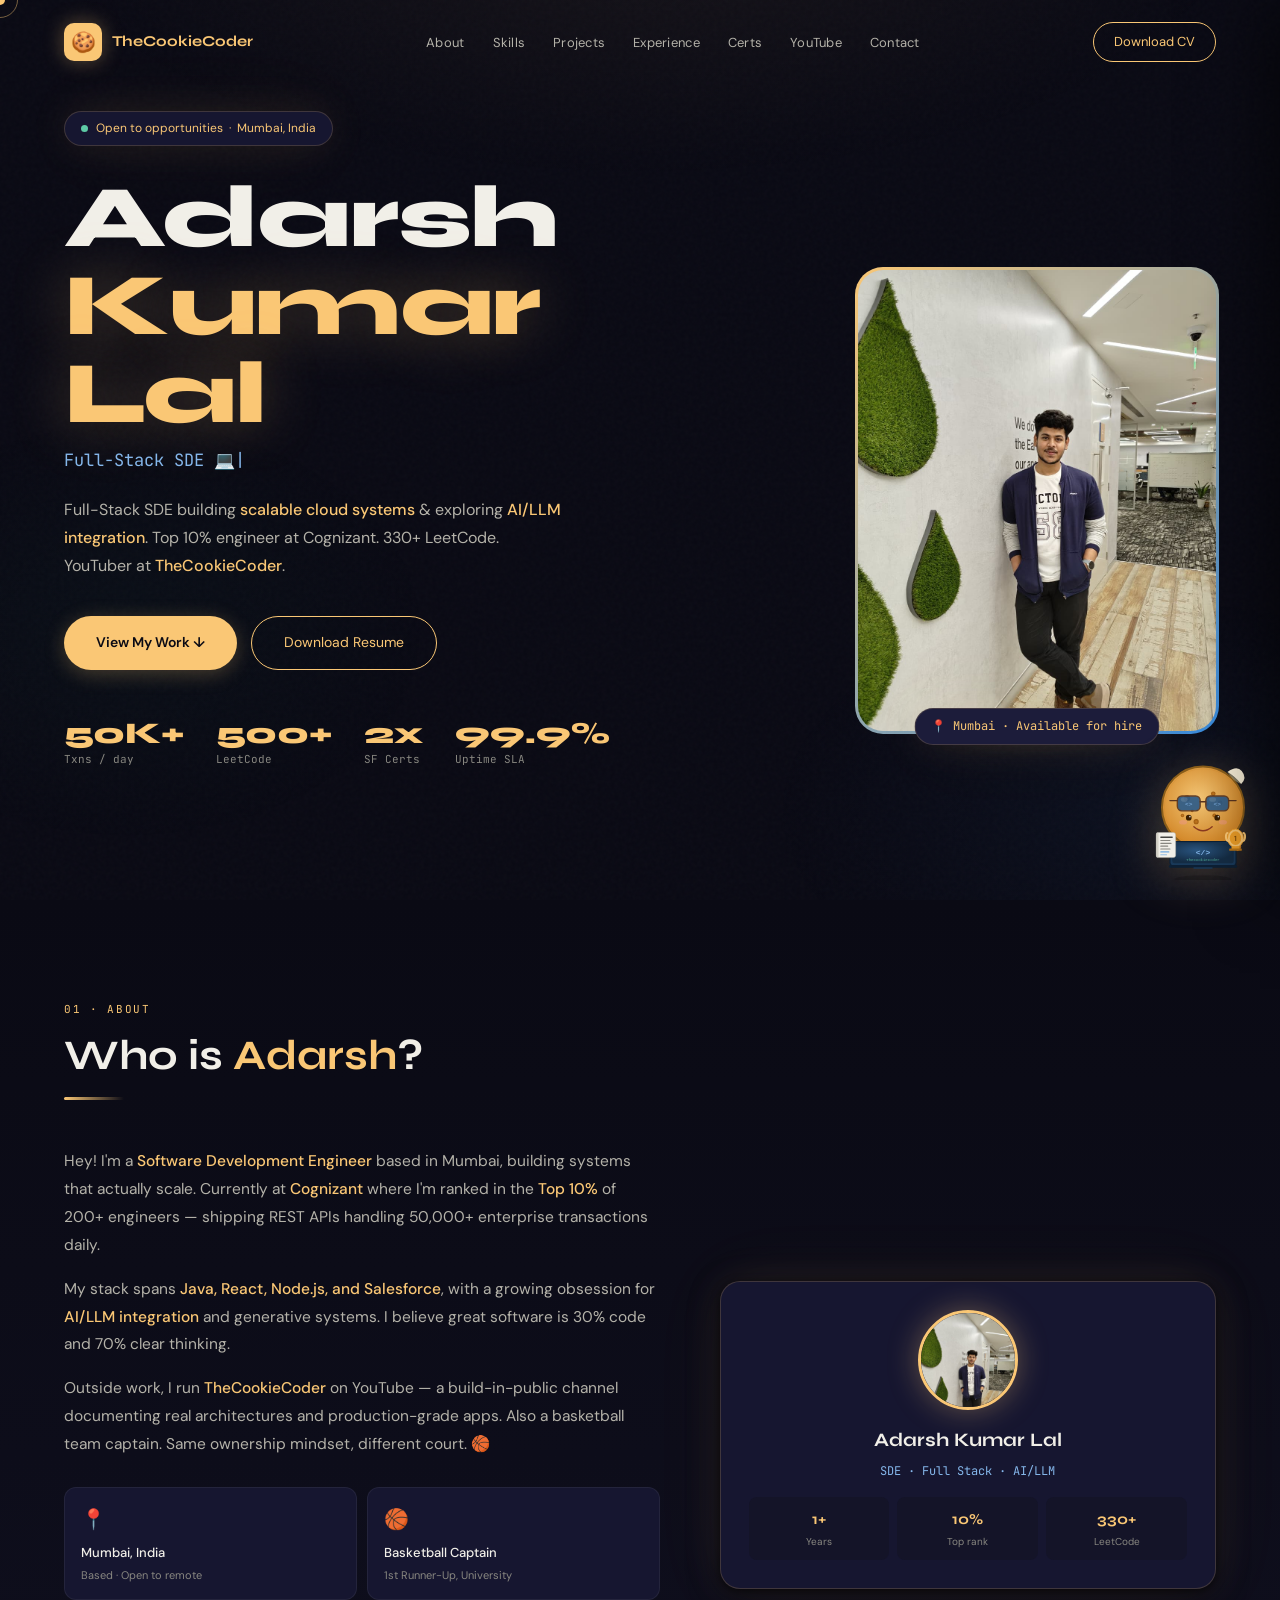
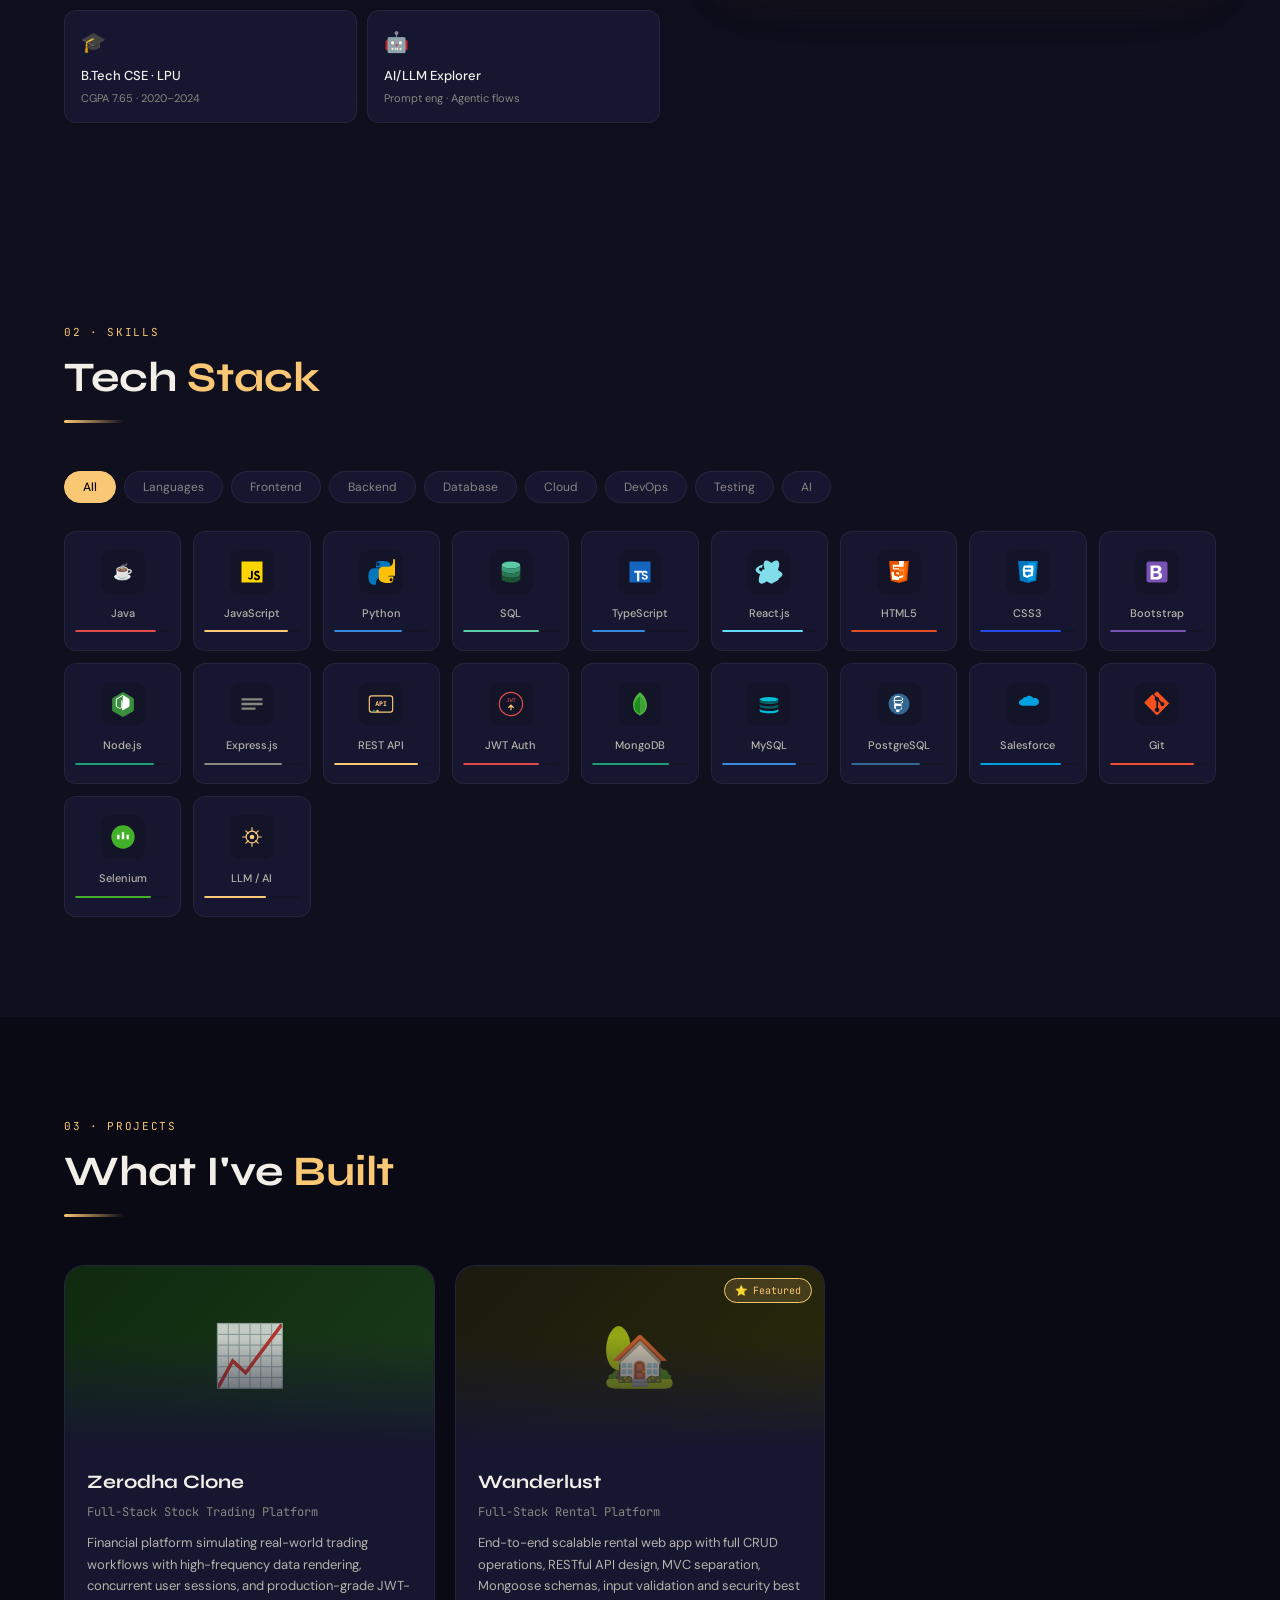
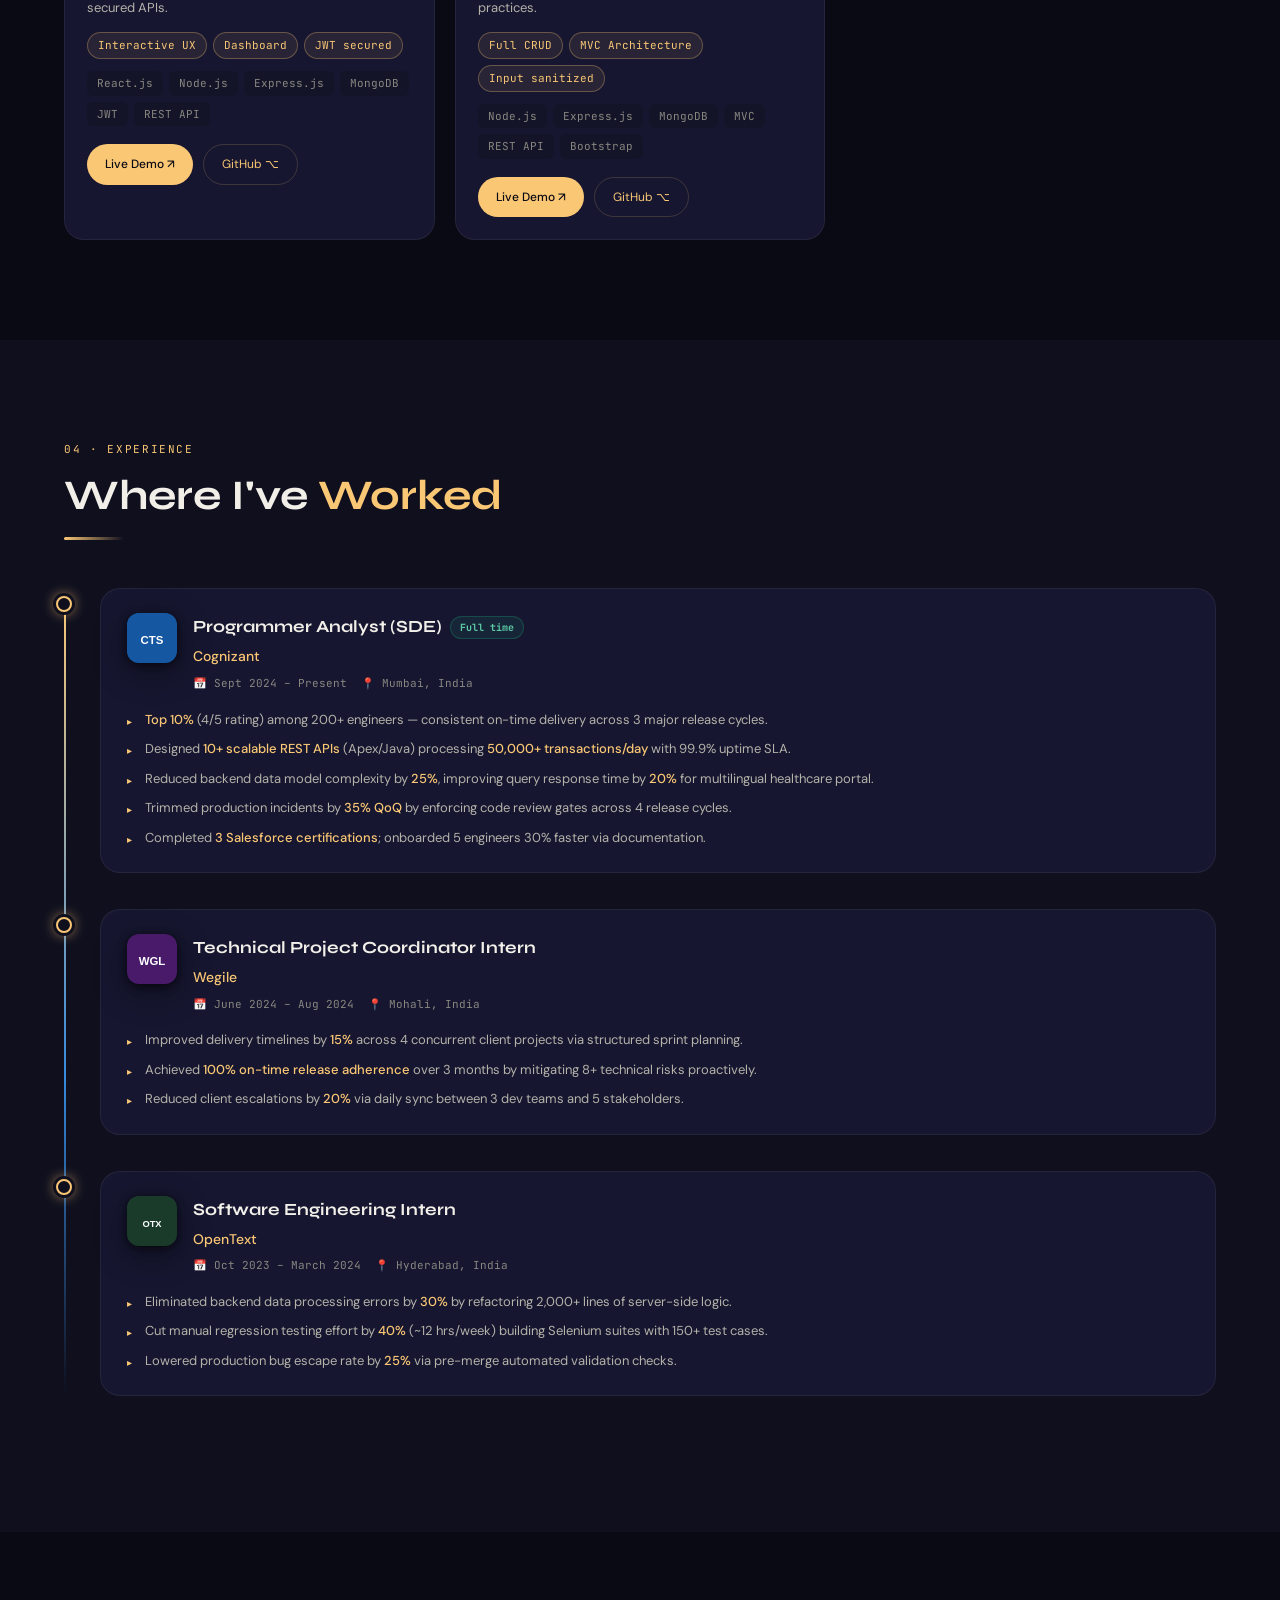
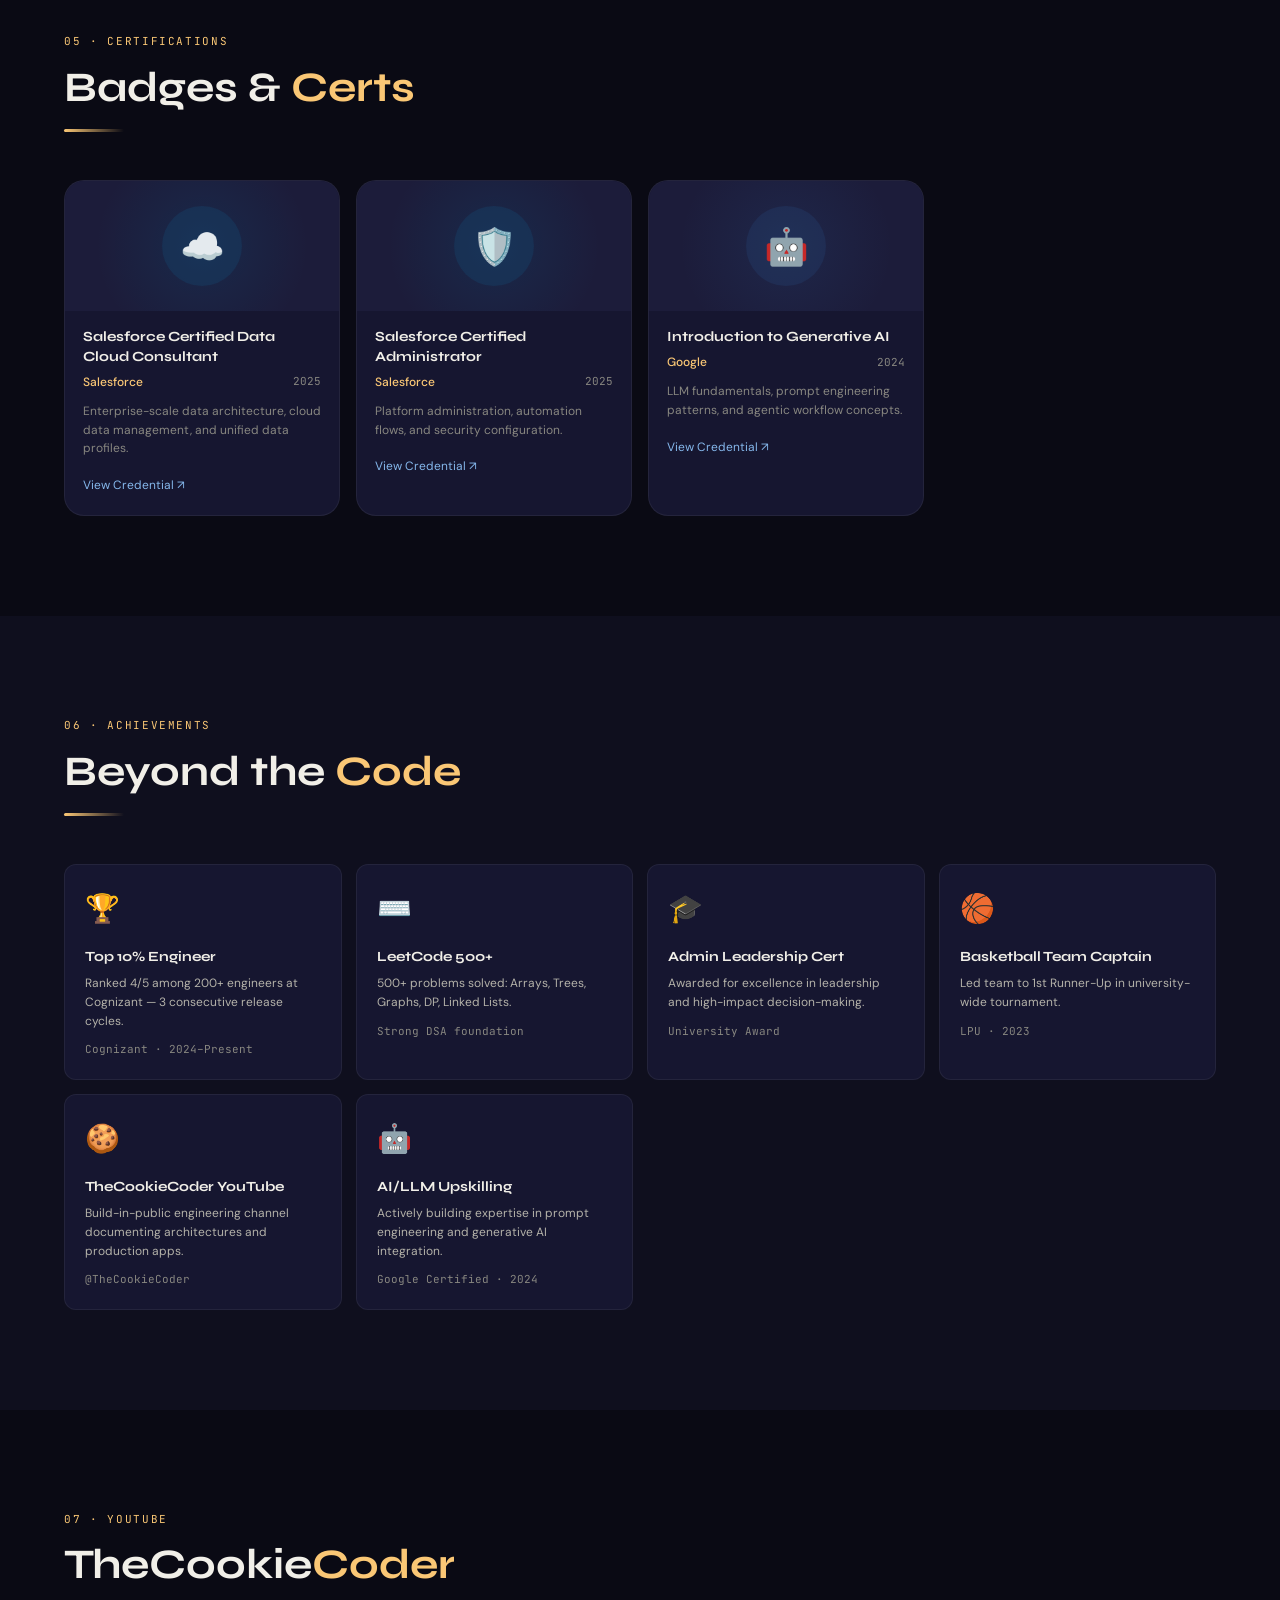
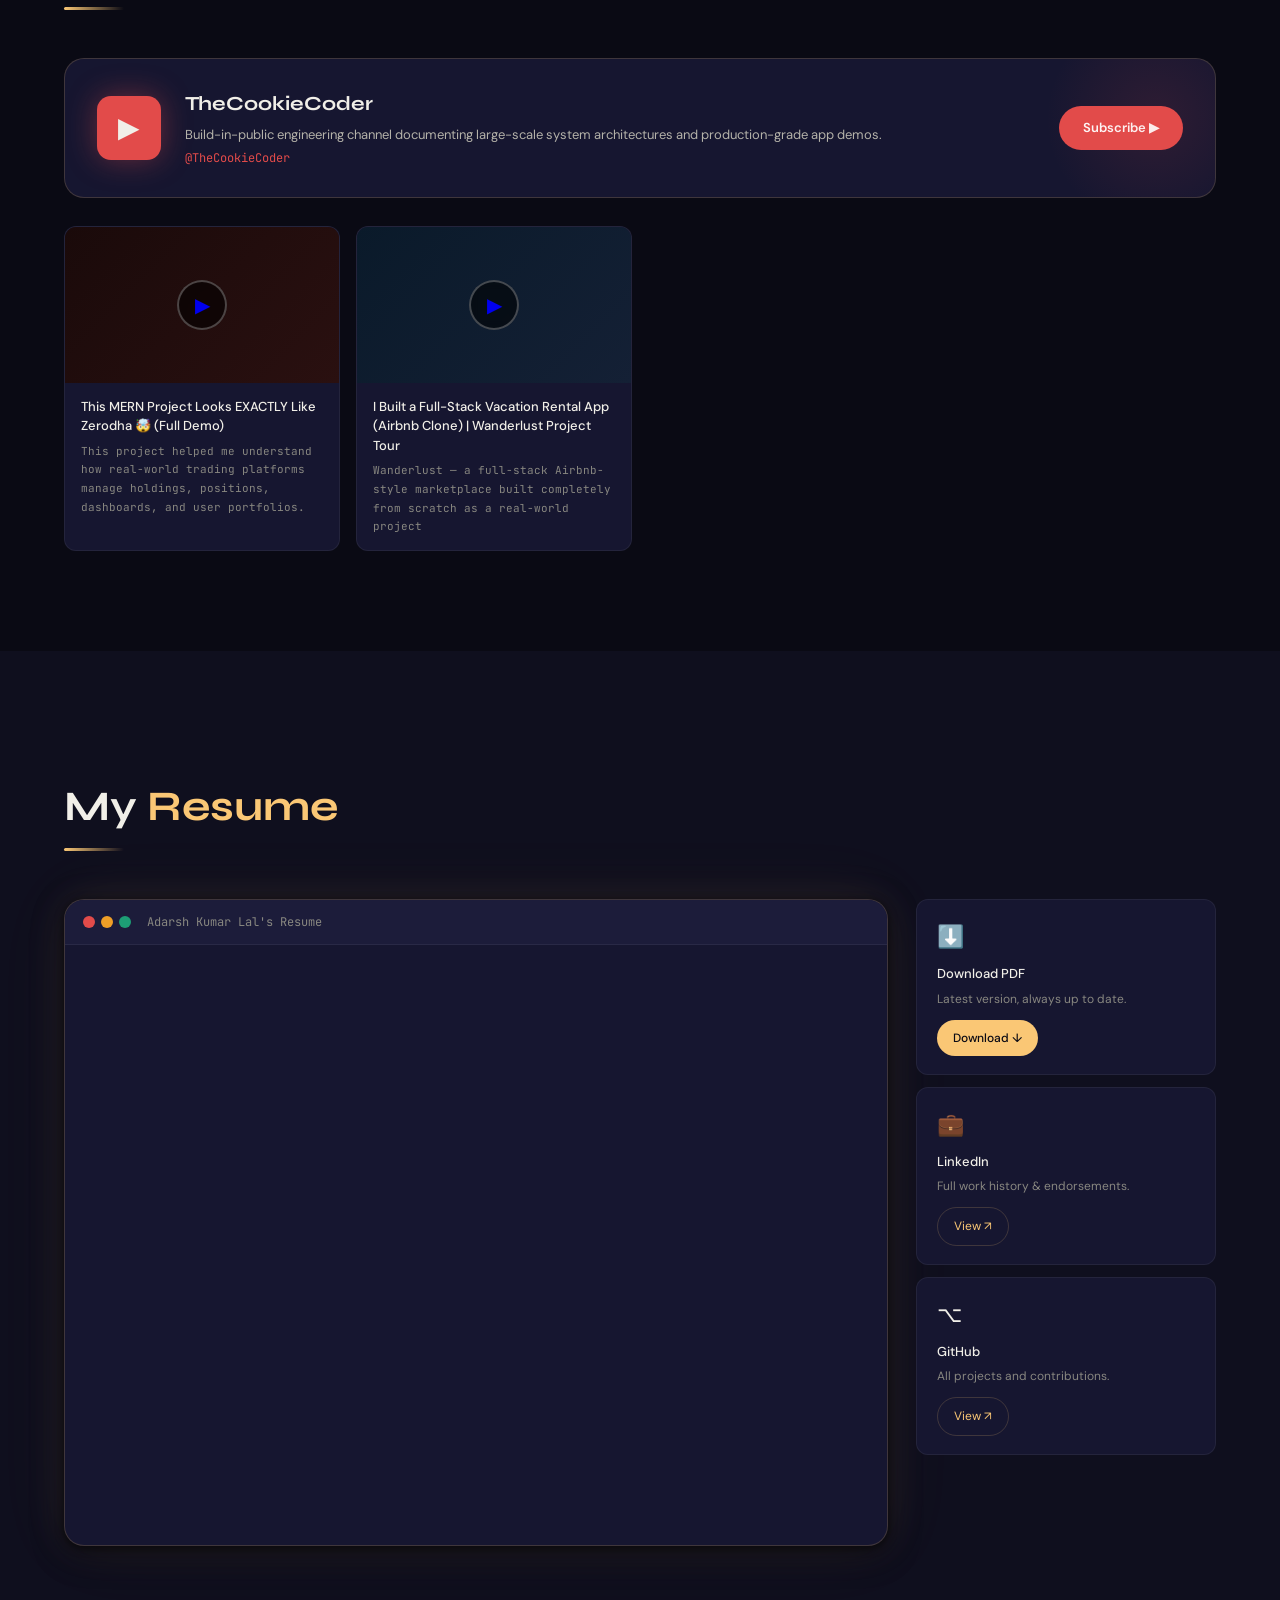
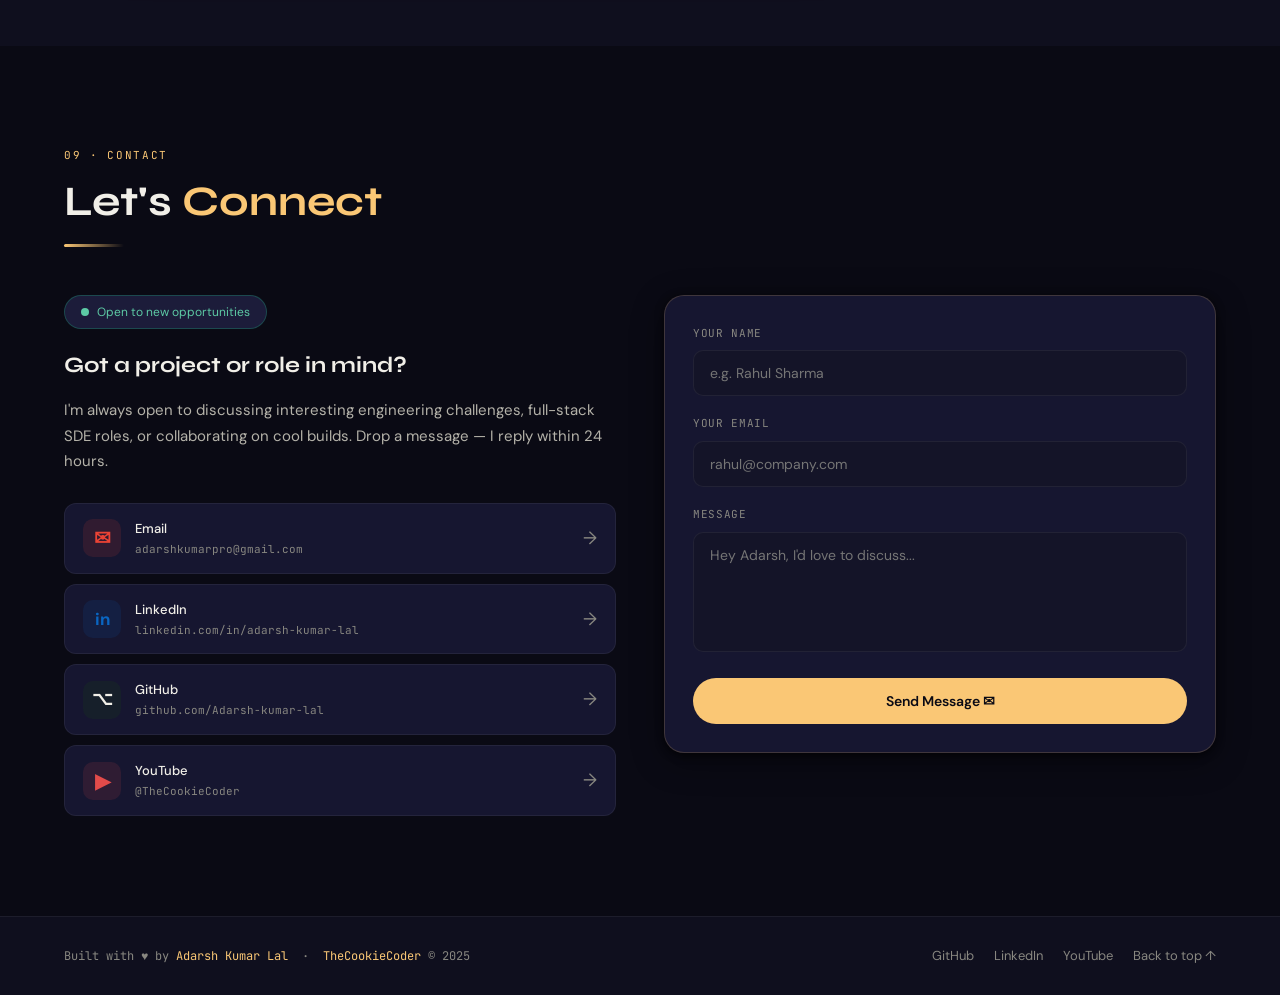
==== adarsh-portfolio/index.html @ c2879c50 "first commit" ====
<!doctype html>
<html lang="en">
  <head>
    <meta charset="UTF-8" />
    <meta name="viewport" content="width=device-width, initial-scale=1.0" />
    <meta
      name="description"
      content="Adarsh Kumar Lal — Full-Stack SDE, TheCookieCoder. Building scalable cloud systems & AI-integrated apps. Top 10% Engineer at Cognizant."
    />
    <meta
      property="og:title"
      content="Adarsh Kumar Lal — TheCookieCoder Portfolio"
    />
    <meta
      property="og:description"
      content="Full-Stack SDE | Salesforce | React | Node.js | AI/LLM"
    />
    <meta property="og:image" content="assets/images/adarsh-photo.jpg" />
    <title>Adarsh Kumar Lal — TheCookieCoder</title>
    <link
      rel="icon"
      href="data:image/svg+xml,<svg xmlns='http://www.w3.org/2000/svg' viewBox='0 0 100 100'><text y='.9em' font-size='90'>🍪</text></svg>"
    />
    <link rel="preconnect" href="https://fonts.googleapis.com" />
    <link
      href="https://fonts.googleapis.com/css2?family=Syne:wght@400;500;600;700;800&family=DM+Sans:ital,wght@0,300;0,400;0,500;1,400&family=JetBrains+Mono:wght@400;500&display=swap"
      rel="stylesheet"
    />
    <link rel="stylesheet" href="css/style.css" />
  </head>
  <body>
    <!-- ── CURSOR ── -->
    <div class="cursor" id="cursor"></div>
    <div class="cursor-ring" id="cursor-ring"></div>

    <!-- ── MOBILE NAV OVERLAY ── -->
    <div class="mobile-nav-overlay" id="mobile-overlay"></div>

    <!-- ── MOBILE NAV DRAWER ── -->
    <nav class="mobile-nav" id="mobile-nav">
      <a href="#hero">Home</a>
      <a href="#about">About</a>
      <a href="#skills">Skills</a>
      <a href="#projects">Projects</a>
      <a href="#experience">Experience</a>
      <a href="#certs">Certifications</a>
      <a href="#achievements">Achievements</a>
      <a href="#hobbies">YouTube</a>
      <a href="#resume">Resume</a>
      <a href="#contact">Contact</a>
      <a
        href="assets/Adarsh_Kumar_Lal_SDE_Resume.pdf"
        download
        style="
          color: var(--gold);
          margin-top: 16px;
          border: 1px solid var(--gold);
          padding: 10px 16px;
          border-radius: 30px;
          text-align: center;
        "
        >Download CV ↓</a
      >
    </nav>

    <!-- ── NAVBAR ── -->
    <nav id="navbar">
      <a class="nav-logo" href="#hero">
        <div class="nav-logo-icon">🍪</div>
        <span class="nav-logo-text">TheCookieCoder</span>
      </a>
      <ul class="nav-links">
        <li><a href="#about">About</a></li>
        <li><a href="#skills">Skills</a></li>
        <li><a href="#projects">Projects</a></li>
        <li><a href="#experience">Experience</a></li>
        <li><a href="#certs">Certs</a></li>
        <li><a href="#hobbies">YouTube</a></li>
        <li><a href="#contact">Contact</a></li>
      </ul>
      <button class="hamburger" id="hamburger" aria-label="Menu">
        <span></span><span></span><span></span>
      </button>
      <a
        href="assets/Adarsh_Kumar_Lal_SDE_Resume.pdf"
        download
        class="nav-cta"
        style="display: none"
        id="nav-cta-desktop"
        >Download CV</a
      >
    </nav>

    <!-- ══════════════════════════════════════
     HERO
══════════════════════════════════════ -->
    <section id="hero">
      <canvas id="hero-canvas" aria-hidden="true"></canvas>

      <div class="hero-content">
        <div class="hero-badge reveal">
          <span class="hero-badge-dot"></span>
          Open to opportunities &nbsp;·&nbsp; Mumbai, India
        </div>

        <h1 class="hero-name reveal delay-1">
          <span class="first">Adarsh</span>
          <span class="last">Kumar Lal</span>
        </h1>

        <div class="hero-role reveal delay-2" id="typewriter"></div>

        <p class="hero-desc reveal delay-3">
          Full-Stack SDE building <strong>scalable cloud systems</strong> &amp;
          exploring <strong>AI/LLM integration</strong>. Top 10% engineer at
          Cognizant. 330+ LeetCode. YouTuber at <strong>TheCookieCoder</strong>.
        </p>

        <div class="hero-btns reveal delay-4">
          <a href="#projects" class="btn-primary">View My Work ↓</a>
          <a
            href="assets/Adarsh_Kumar_Lal_SDE_Resume.pdf"
            download
            class="btn-secondary"
            >Download Resume</a
          >
        </div>

        <div class="hero-stats reveal delay-5">
          <div class="stat">
            <span class="stat-num"><span data-count="50">0</span>K+</span
            ><span class="stat-label">Txns / day</span>
          </div>
          <div class="stat">
            <span class="stat-num"><span data-count="500">0</span>+</span
            ><span class="stat-label">LeetCode</span>
          </div>
          <div class="stat">
            <span class="stat-num"><span data-count="2">0</span>x</span
            ><span class="stat-label">SF Certs</span>
          </div>
          <div class="stat">
            <span class="stat-num"><span data-count="99">0</span>.9%</span
            ><span class="stat-label">Uptime SLA</span>
          </div>
        </div>
      </div>

      <!-- Hero photo - right side on desktop -->
      <div class="hero-right reveal-right">
        <div class="hero-photo-wrap">
          <div class="hero-photo-ring"></div>
          <img
            class="hero-photo"
            src="assets/images/adarsh-photo.jpg"
            alt="Adarsh Kumar Lal"
          />
          <div class="hero-photo-glow"></div>
          <div class="hero-photo-badge">📍 Mumbai · Available for hire</div>
        </div>
      </div>
    </section>

    <!-- ── FLOATING MASCOT ── -->
    <div class="mascot-fixed" id="mascot" title="TheCookieCoder Mascot">
      <div class="mascot-bubble" id="mascot-bubble">
        Hey! I'm TheCookieCoder 🍪
      </div>
      <!-- SVG injected by JS -->
    </div>

    <!-- ══════════════════════════════════════
     ABOUT
══════════════════════════════════════ -->
    <section id="about">
      <div class="section-label reveal">01 · About</div>
      <h2 class="section-title reveal">Who is <span>Adarsh</span>?</h2>
      <div class="section-divider reveal"></div>

      <div class="about-grid">
        <div class="about-text reveal-left">
          <p>
            Hey! I'm a <strong>Software Development Engineer</strong> based in
            Mumbai, building systems that actually scale. Currently at
            <strong>Cognizant</strong> where I'm ranked in the
            <strong>Top 10%</strong> of 200+ engineers — shipping REST APIs
            handling 50,000+ enterprise transactions daily.
          </p>
          <p>
            My stack spans
            <strong>Java, React, Node.js, and Salesforce</strong>, with a
            growing obsession for <strong>AI/LLM integration</strong> and
            generative systems. I believe great software is 30% code and 70%
            clear thinking.
          </p>
          <p>
            Outside work, I run <strong>TheCookieCoder</strong> on YouTube — a
            build-in-public channel documenting real architectures and
            production-grade apps. Also a basketball team captain. Same
            ownership mindset, different court. 🏀
          </p>

          <div class="about-facts">
            <div class="fact-card">
              <div class="fact-icon">📍</div>
              <div class="fact-title">Mumbai, India</div>
              <div class="fact-body">Based · Open to remote</div>
            </div>
            <div class="fact-card">
              <div class="fact-icon">🏀</div>
              <div class="fact-title">Basketball Captain</div>
              <div class="fact-body">1st Runner-Up, University</div>
            </div>
            <div class="fact-card">
              <div class="fact-icon">🎓</div>
              <div class="fact-title">B.Tech CSE · LPU</div>
              <div class="fact-body">CGPA 7.65 · 2020–2024</div>
            </div>
            <div class="fact-card">
              <div class="fact-icon">🤖</div>
              <div class="fact-title">AI/LLM Explorer</div>
              <div class="fact-body">Prompt eng · Agentic flows</div>
            </div>
          </div>
        </div>

        <div class="reveal-right">
          <div class="about-card-3d" id="about-3d-card">
            <div class="about-avatar">
              <img
                src="assets/images/adarsh-photo.jpg"
                alt="Adarsh Kumar Lal"
                onerror="
                  this.parentElement.innerHTML =
                    '<div class=about-avatar-initials>AK</div>'
                "
              />
            </div>
            <div class="about-card-name">Adarsh Kumar Lal</div>
            <div class="about-card-role">SDE · Full Stack · AI/LLM</div>
            <div class="about-mini-stats">
              <div class="ms">
                <div class="ms-num">1+</div>
                <div class="ms-label">Years</div>
              </div>
              <div class="ms">
                <div class="ms-num">10%</div>
                <div class="ms-label">Top rank</div>
              </div>
              <div class="ms">
                <div class="ms-num">330+</div>
                <div class="ms-label">LeetCode</div>
              </div>
            </div>
          </div>
        </div>
      </div>
    </section>

    <!-- ══════════════════════════════════════
     SKILLS
══════════════════════════════════════ -->
    <section id="skills">
      <div class="section-label reveal">02 · Skills</div>
      <h2 class="section-title reveal">Tech <span>Stack</span></h2>
      <div class="section-divider reveal"></div>
      <div class="skills-filter reveal" id="skills-filter"></div>
      <div class="skills-grid" id="skills-grid"></div>
    </section>

    <!-- ══════════════════════════════════════
     PROJECTS
══════════════════════════════════════ -->
    <section id="projects">
      <div class="section-label reveal">03 · Projects</div>
      <h2 class="section-title reveal">What I've <span>Built</span></h2>
      <div class="section-divider reveal"></div>
      <div class="projects-grid" id="projects-grid"></div>
    </section>

    <!-- ══════════════════════════════════════
     EXPERIENCE
══════════════════════════════════════ -->
    <section id="experience">
      <div class="section-label reveal">04 · Experience</div>
      <h2 class="section-title reveal">Where I've <span>Worked</span></h2>
      <div class="section-divider reveal"></div>
      <div class="timeline" id="timeline"></div>
    </section>

    <!-- ══════════════════════════════════════
     CERTIFICATIONS
══════════════════════════════════════ -->
    <section id="certs">
      <div class="section-label reveal">05 · Certifications</div>
      <h2 class="section-title reveal">Badges &amp; <span>Certs</span></h2>
      <div class="section-divider reveal"></div>
      <div class="certs-grid" id="certs-grid"></div>
    </section>

    <!-- ══════════════════════════════════════
     ACHIEVEMENTS
══════════════════════════════════════ -->
    <section id="achievements">
      <div class="section-label reveal">06 · Achievements</div>
      <h2 class="section-title reveal">Beyond the <span>Code</span></h2>
      <div class="section-divider reveal"></div>
      <div class="ach-grid" id="ach-grid"></div>
    </section>

    <!-- ══════════════════════════════════════
     YOUTUBE / HOBBIES
══════════════════════════════════════ -->
    <section id="hobbies">
      <div class="section-label reveal">07 · YouTube</div>
      <h2 class="section-title reveal">TheCookie<span>Coder</span></h2>
      <div class="section-divider reveal"></div>

      <div class="yt-banner reveal">
        <div class="yt-icon">▶</div>
        <div class="yt-info">
          <h3>TheCookieCoder</h3>
          <p>
            Build-in-public engineering channel documenting large-scale system
            architectures and production-grade app demos.
          </p>
          <div class="yt-handle">@TheCookieCoder</div>
        </div>
        <a
          href="https://youtube.com/@TheCookieCoder"
          target="_blank"
          rel="noopener"
          class="yt-btn"
          >Subscribe ▶</a
        >
      </div>

      <div class="videos-grid" id="videos-grid"></div>
    </section>

    <!-- ══════════════════════════════════════
     RESUME
══════════════════════════════════════ -->
    <section id="resume">
      <div class="section-label reveal">08 · Resume</div>
      <h2 class="section-title reveal">My <span>Resume</span></h2>
      <div class="section-divider reveal"></div>

      <div class="resume-layout reveal">
        <div class="resume-viewer">
          <div class="rv-bar">
            <div class="rv-dots">
              <div class="rv-dot" style="background: #e24b4a"></div>
              <div class="rv-dot" style="background: #ef9f27"></div>
              <div class="rv-dot" style="background: #1d9e75"></div>
            </div>
            <div class="rv-filename">Adarsh Kumar Lal's Resume</div>
          </div>
          <div class="rv-body" style="padding: 0; width: 100%; height: 600px">
            <iframe
              src="assets/Adarsh_Kumar_Lal_SDE_Resume.pdf"
              width="100%"
              height="100%"
              style="
                border: none;
                border-radius: 0 0 var(--r2) var(--r2);
                display: block;
              "
              title="Adarsh Kumar Lal Resume"
            >
              <p style="padding: 20px; color: var(--text2); text-align: center">
                Your browser doesn't support PDF preview.
                <a
                  href="assets/Adarsh_Kumar_Lal_SDE_Resume.pdf"
                  style="color: var(--gold)"
                  >Click here to download ↓</a
                >
              </p>
            </iframe>
          </div>
        </div>

        <div class="resume-actions">
          <div class="ra-card">
            <span class="ra-icon">⬇️</span>
            <div class="ra-title">Download PDF</div>
            <div class="ra-desc">Latest version, always up to date.</div>
            <a
              href="assets/Adarsh_Kumar_Lal_SDE_Resume.pdf"
              download
              class="ra-btn gold"
              >Download ↓</a
            >
          </div>
          <div class="ra-card">
            <span class="ra-icon">💼</span>
            <div class="ra-title">LinkedIn</div>
            <div class="ra-desc">Full work history &amp; endorsements.</div>
            <a
              href="https://linkedin.com/in/adarsh-kumar-lal"
              target="_blank"
              class="ra-btn outline"
              >View ↗</a
            >
          </div>
          <div class="ra-card">
            <span class="ra-icon">⌥</span>
            <div class="ra-title">GitHub</div>
            <div class="ra-desc">All projects and contributions.</div>
            <a
              href="https://github.com/Adarsh-kumar-lal"
              target="_blank"
              class="ra-btn outline"
              >View ↗</a
            >
          </div>
        </div>
      </div>
    </section>

    <!-- ══════════════════════════════════════
     CONTACT
══════════════════════════════════════ -->
    <section id="contact">
      <div class="section-label reveal">09 · Contact</div>
      <h2 class="section-title reveal">Let's <span>Connect</span></h2>
      <div class="section-divider reveal"></div>

      <div class="contact-layout">
        <div class="reveal-left">
          <div class="contact-status">
            <span
              style="
                width: 8px;
                height: 8px;
                background: var(--green2);
                border-radius: 50%;
                display: inline-block;
                animation: pulse 2s infinite;
              "
            ></span>
            Open to new opportunities
          </div>
          <div class="contact-title">Got a project or role in mind?</div>
          <div class="contact-desc">
            I'm always open to discussing interesting engineering challenges,
            full-stack SDE roles, or collaborating on cool builds. Drop a
            message — I reply within 24 hours.
          </div>
          <div class="contact-links">
            <a href="mailto:adarshkumarpro@gmail.com" class="c-link">
              <div
                class="c-link-icon"
                style="
                  background: rgba(234, 67, 53, 0.12);
                  color: #ea4335;
                  font-size: 20px;
                "
              >
                ✉
              </div>
              <div class="c-link-text">
                <div class="label">Email</div>
                <div class="value">adarshkumarpro@gmail.com</div>
              </div>
              <span class="c-link-arrow">→</span>
            </a>
            <a
              href="https://linkedin.com/in/adarsh-kumar-lal"
              target="_blank"
              class="c-link"
            >
              <div
                class="c-link-icon"
                style="
                  background: rgba(10, 102, 194, 0.12);
                  color: #0a66c2;
                  font-weight: 700;
                "
              >
                in
              </div>
              <div class="c-link-text">
                <div class="label">LinkedIn</div>
                <div class="value">linkedin.com/in/adarsh-kumar-lal</div>
              </div>
              <span class="c-link-arrow">→</span>
            </a>
            <a
              href="https://github.com/Adarsh-kumar-lal"
              target="_blank"
              class="c-link"
            >
              <div
                class="c-link-icon"
                style="
                  background: rgba(25, 101, 4, 0.116);
                  color: var(--text);
                  font-size: 18px;
                "
              >
                ⌥
              </div>
              <div class="c-link-text">
                <div class="label">GitHub</div>
                <div class="value">github.com/Adarsh-kumar-lal</div>
              </div>
              <span class="c-link-arrow">→</span>
            </a>
            <a
              href="https://youtube.com/@TheCookieCoder"
              target="_blank"
              class="c-link"
            >
              <div
                class="c-link-icon"
                style="
                  background: rgba(226, 75, 74, 0.12);
                  color: #e24b4a;
                  font-size: 20px;
                "
              >
                ▶
              </div>
              <div class="c-link-text">
                <div class="label">YouTube</div>
                <div class="value">@TheCookieCoder</div>
              </div>
              <span class="c-link-arrow">→</span>
            </a>
          </div>
        </div>

        <div class="reveal-right">
          <div class="contact-form">
            <div class="form-field">
              <label>YOUR NAME</label>
              <input
                type="text"
                placeholder="e.g. Rahul Sharma"
                autocomplete="name"
              />
            </div>
            <div class="form-field">
              <label>YOUR EMAIL</label>
              <input
                type="email"
                placeholder="rahul@company.com"
                autocomplete="email"
              />
            </div>
            <div class="form-field">
              <label>MESSAGE</label>
              <textarea
                placeholder="Hey Adarsh, I'd love to discuss..."
              ></textarea>
            </div>
            <button
              class="form-btn"
              id="form-submit-btn"
              onclick="handleFormSubmit()"
            >
              Send Message ✉
            </button>
          </div>
        </div>
      </div>
    </section>

    <!-- ── FOOTER ── -->
    <footer>
      <div class="footer-left">
        Built with ♥ by <span>Adarsh Kumar Lal</span> &nbsp;·&nbsp;
        <span>TheCookieCoder</span> © 2025
      </div>
      <div class="footer-links">
        <a href="https://github.com/Adarsh-kumar-lal" target="_blank">GitHub</a>
        <a href="https://linkedin.com/in/adarsh-kumar-lal" target="_blank"
          >LinkedIn</a
        >
        <a href="https://youtube.com/@TheCookieCoder" target="_blank"
          >YouTube</a
        >
        <a href="#hero">Back to top ↑</a>
      </div>
    </footer>

    <!-- ── SCRIPTS ── -->
    <script src="data/portfolio.js"></script>
    <script src="js/mascot.js"></script>
    <script src="js/main.js"></script>

    <!-- Show nav CTA on desktop -->
    <script>
      if (window.innerWidth > 768) {
        document.getElementById("nav-cta-desktop").style.display =
          "inline-block";
      }
    </script>
  </body>
</html>
---- adarsh-portfolio/css/style.css ----
/* ═══════════════════════════════════════════
   ADARSH KUMAR LAL — TheCookieCoder Portfolio
   Main Stylesheet
═══════════════════════════════════════════ */

/* ─── RESET & ROOT ─── */
*,
*::before,
*::after {
  margin: 0;
  padding: 0;
  box-sizing: border-box;
}

:root {
  --bg: #0a0a14;
  --bg2: #0f0f1e;
  --bg3: #141428;
  --card: #161630;
  --card2: #1c1c3a;
  --gold: #fac775;
  --gold2: #ef9f27;
  --gold3: #d4892a;
  --blue: #378add;
  --blue2: #85b7eb;
  --green: #1d9e75;
  --green2: #5dcaa5;
  --red: #e24b4a;
  --text: #f1efe8;
  --text2: #b4b2a9;
  --text3: #888780;
  --border: rgba(255, 255, 255, 0.06);
  --border2: rgba(250, 199, 117, 0.18);
  --sh-gold:
    0 0 40px rgba(250, 199, 117, 0.1), 0 0 80px rgba(250, 199, 117, 0.05);
  --sh-blue: 0 0 40px rgba(55, 138, 221, 0.1);
  --sh-card: 0 8px 32px rgba(0, 0, 0, 0.4), 0 2px 8px rgba(0, 0, 0, 0.6);
  --sh-hover:
    0 16px 48px rgba(0, 0, 0, 0.5), 0 0 24px rgba(250, 199, 117, 0.12);
  --r: 12px;
  --r2: 20px;
  --r3: 28px;
  --font-d: "Syne", sans-serif;
  --font-b: "DM Sans", sans-serif;
  --font-m: "JetBrains Mono", monospace;
  --ease: cubic-bezier(0.16, 1, 0.3, 1);
  --t: 0.4s var(--ease);
  --t-fast: 0.2s var(--ease);
}

html {
  scroll-behavior: smooth;
  scrollbar-width: thin;
  scrollbar-color: rgba(250, 199, 117, 0.3) transparent;
}
::-webkit-scrollbar {
  width: 4px;
}
::-webkit-scrollbar-track {
  background: transparent;
}
::-webkit-scrollbar-thumb {
  background: rgba(250, 199, 117, 0.3);
  border-radius: 4px;
}

body {
  background: var(--bg);
  color: var(--text);
  font-family: var(--font-b);
  font-size: 16px;
  line-height: 1.7;
  overflow-x: hidden;
}

/* Ambient background glow */
body::before {
  content: "";
  position: fixed;
  inset: 0;
  z-index: 0;
  background:
    radial-gradient(
      ellipse 80% 50% at 50% -10%,
      rgba(250, 199, 117, 0.06) 0%,
      transparent 60%
    ),
    radial-gradient(
      ellipse 50% 40% at 90% 90%,
      rgba(55, 138, 221, 0.05) 0%,
      transparent 60%
    ),
    radial-gradient(
      ellipse 40% 40% at 10% 70%,
      rgba(29, 158, 117, 0.04) 0%,
      transparent 60%
    );
  pointer-events: none;
}

/* Noise texture */
body::after {
  content: "";
  position: fixed;
  inset: 0;
  z-index: 1;
  opacity: 0.025;
  background-image: url("data:image/svg+xml,%3Csvg viewBox='0 0 256 256' xmlns='http://www.w3.org/2000/svg'%3E%3Cfilter id='n'%3E%3CfeTurbulence type='fractalNoise' baseFrequency='0.85' numOctaves='4' stitchTiles='stitch'/%3E%3C/filter%3E%3Crect width='100%25' height='100%25' filter='url(%23n)'/%3E%3C/svg%3E");
  pointer-events: none;
}

/* ─── CURSOR (desktop only) ─── */
.cursor,
.cursor-ring {
  position: fixed;
  border-radius: 50%;
  pointer-events: none;
  z-index: 9999;
  transform: translate(-50%, -50%);
  transition:
    transform 0.1s,
    width 0.3s var(--ease),
    height 0.3s var(--ease),
    opacity 0.3s;
}
.cursor {
  width: 10px;
  height: 10px;
  background: var(--gold);
}
.cursor-ring {
  width: 36px;
  height: 36px;
  border: 1.5px solid var(--gold);
  opacity: 0.45;
  transition: transform 0.14s;
}
@media (hover: none) {
  .cursor,
  .cursor-ring {
    display: none;
  }
}

/* ─── NAVBAR ─── */
#navbar {
  position: fixed;
  top: 0;
  left: 0;
  right: 0;
  z-index: 500;
  display: flex;
  align-items: center;
  justify-content: space-between;
  padding: 22px 5%;
  transition: var(--t);
}
#navbar.scrolled {
  background: rgba(10, 10, 20, 0.88);
  backdrop-filter: blur(20px) saturate(1.5);
  -webkit-backdrop-filter: blur(20px) saturate(1.5);
  border-bottom: 0.5px solid var(--border2);
  padding: 14px 5%;
  box-shadow: 0 4px 30px rgba(0, 0, 0, 0.4);
}
.nav-logo {
  display: flex;
  align-items: center;
  gap: 10px;
  text-decoration: none;
}
.nav-logo-icon {
  width: 38px;
  height: 38px;
  background: var(--gold);
  border-radius: 10px;
  display: flex;
  align-items: center;
  justify-content: center;
  font-size: 20px;
  box-shadow: 0 0 20px rgba(250, 199, 117, 0.35);
  flex-shrink: 0;
}
.nav-logo-text {
  font-family: var(--font-d);
  font-size: 15px;
  font-weight: 700;
  color: var(--gold);
}
.nav-links {
  display: flex;
  gap: 28px;
  list-style: none;
}
.nav-links a {
  color: var(--text2);
  text-decoration: none;
  font-size: 13px;
  letter-spacing: 0.02em;
  transition: color var(--t-fast);
  position: relative;
  padding-bottom: 2px;
}
.nav-links a::after {
  content: "";
  position: absolute;
  bottom: -2px;
  left: 0;
  width: 0;
  height: 1.5px;
  background: var(--gold);
  transition: width 0.3s var(--ease);
}
.nav-links a:hover {
  color: var(--gold);
}
.nav-links a:hover::after {
  width: 100%;
}
.nav-cta {
  background: transparent;
  border: 1px solid var(--gold);
  color: var(--gold);
  padding: 8px 20px;
  border-radius: 30px;
  font-size: 13px;
  cursor: pointer;
  font-family: var(--font-b);
  text-decoration: none;
  display: inline-block;
  transition: var(--t-fast);
}
.nav-cta:hover {
  background: var(--gold);
  color: var(--bg);
  transform: translateY(-1px);
}

/* Mobile hamburger */
.hamburger {
  display: none;
  flex-direction: column;
  gap: 5px;
  cursor: pointer;
  background: none;
  border: none;
  padding: 4px;
}
.hamburger span {
  width: 24px;
  height: 2px;
  background: var(--gold);
  border-radius: 2px;
  transition: var(--t-fast);
  display: block;
}
.hamburger.open span:nth-child(1) {
  transform: rotate(45deg) translate(5px, 5px);
}
.hamburger.open span:nth-child(2) {
  opacity: 0;
}
.hamburger.open span:nth-child(3) {
  transform: rotate(-45deg) translate(5px, -5px);
}

/* Mobile nav drawer */
.mobile-nav {
  position: fixed;
  top: 0;
  right: 0;
  bottom: 0;
  width: min(280px, 80vw);
  background: var(--card);
  border-left: 0.5px solid var(--border2);
  z-index: 600;
  transform: translateX(100%);
  transition: transform 0.35s var(--ease);
  display: flex;
  flex-direction: column;
  padding: 80px 32px 32px;
  box-shadow: -20px 0 60px rgba(0, 0, 0, 0.5);
}
.mobile-nav.open {
  transform: translateX(0);
}
.mobile-nav a {
  color: var(--text2);
  text-decoration: none;
  font-size: 18px;
  font-weight: 500;
  padding: 12px 0;
  border-bottom: 0.5px solid var(--border);
  transition: color var(--t-fast);
  font-family: var(--font-d);
}
.mobile-nav a:hover {
  color: var(--gold);
}
.mobile-nav-overlay {
  position: fixed;
  inset: 0;
  background: rgba(0, 0, 0, 0.6);
  z-index: 590;
  opacity: 0;
  pointer-events: none;
  transition: opacity 0.3s;
}
.mobile-nav-overlay.show {
  opacity: 1;
  pointer-events: all;
}

/* ─── SECTIONS ─── */
section {
  position: relative;
  z-index: 2;
  padding: 100px 5%;
}
.section-label {
  font-family: var(--font-m);
  font-size: 11px;
  color: var(--gold);
  letter-spacing: 0.15em;
  text-transform: uppercase;
  margin-bottom: 12px;
  opacity: 0.8;
}
.section-title {
  font-family: var(--font-d);
  font-size: clamp(26px, 3.5vw, 42px);
  font-weight: 700;
  line-height: 1.2;
  margin-bottom: 16px;
}
.section-title span {
  color: var(--gold);
}
.section-sub {
  font-size: 16px;
  color: var(--text2);
  max-width: 560px;
  line-height: 1.7;
}
.section-divider {
  width: 60px;
  height: 3px;
  background: linear-gradient(90deg, var(--gold), transparent);
  border-radius: 2px;
  margin-bottom: 48px;
}

/* ─── REVEAL ANIMATIONS ─── */
.reveal,
.reveal-left,
.reveal-right,
.reveal-scale {
  opacity: 0;
  transition:
    opacity 0.75s var(--ease),
    transform 0.75s var(--ease);
}
.reveal {
  transform: translateY(32px);
}
.reveal-left {
  transform: translateX(-40px);
}
.reveal-right {
  transform: translateX(40px);
}
.reveal-scale {
  transform: scale(0.92);
}
.reveal.v,
.reveal-left.v,
.reveal-right.v,
.reveal-scale.v {
  opacity: 1;
  transform: none;
}
.delay-1 {
  transition-delay: 0.1s !important;
}
.delay-2 {
  transition-delay: 0.2s !important;
}
.delay-3 {
  transition-delay: 0.3s !important;
}
.delay-4 {
  transition-delay: 0.4s !important;
}
.delay-5 {
  transition-delay: 0.5s !important;
}

/* ─── BUTTONS ─── */
.btn-primary {
  display: inline-flex;
  align-items: center;
  gap: 8px;
  background: var(--gold);
  color: var(--bg);
  padding: 14px 32px;
  border-radius: 50px;
  font-size: 14px;
  font-weight: 600;
  text-decoration: none;
  font-family: var(--font-b);
  transition: var(--t);
  box-shadow: 0 4px 20px rgba(250, 199, 117, 0.25);
  border: none;
  cursor: pointer;
}
.btn-primary:hover {
  background: var(--gold2);
  transform: translateY(-2px);
  box-shadow: 0 8px 30px rgba(250, 199, 117, 0.4);
}
.btn-secondary {
  display: inline-flex;
  align-items: center;
  gap: 8px;
  background: transparent;
  color: var(--gold);
  padding: 14px 32px;
  border-radius: 50px;
  font-size: 14px;
  border: 1.5px solid var(--gold);
  text-decoration: none;
  font-family: var(--font-b);
  transition: var(--t);
  cursor: pointer;
}
.btn-secondary:hover {
  background: var(--gold);
  color: var(--bg);
  transform: translateY(-2px);
}

/* ─── HERO ─── */
#hero {
  min-height: 100vh;
  display: flex;
  align-items: center;
  padding-top: 80px;
  overflow: hidden;
  position: relative;
}
#hero-canvas {
  position: absolute;
  inset: 0;
  z-index: 0;
}
.hero-content {
  position: relative;
  z-index: 2;
  max-width: 60%;
}
.hero-right {
  position: absolute;
  right: 5%;
  top: 30%;
  transform: translateY(-50%);
  z-index: 2;
}

.hero-badge {
  display: inline-flex;
  align-items: center;
  gap: 8px;
  background: var(--card);
  border: 0.5px solid var(--border2);
  border-radius: 30px;
  padding: 6px 16px;
  font-size: 12px;
  color: var(--gold);
  margin-bottom: 28px;
  box-shadow: var(--sh-gold);
}
.hero-badge-dot {
  width: 7px;
  height: 7px;
  background: var(--green2);
  border-radius: 50%;
  animation: pulse 2s infinite;
}
@keyframes pulse {
  0%,
  100% {
    box-shadow: 0 0 0 0 rgba(93, 202, 165, 0.5);
  }
  70% {
    box-shadow: 0 0 0 7px rgba(93, 202, 165, 0);
  }
}

.hero-name {
  font-family: var(--font-d);
  font-size: clamp(44px, 7vw, 88px);
  font-weight: 800;
  line-height: 1;
  letter-spacing: -0.02em;
  margin-bottom: 8px;
}
.hero-name .first {
  color: var(--text);
  display: block;
}
.hero-name .last {
  color: var(--gold);
  display: block;
  text-shadow: 0 0 60px rgba(250, 199, 117, 0.3);
}
.hero-role {
  font-family: var(--font-m);
  font-size: clamp(13px, 1.8vw, 17px);
  color: var(--blue2);
  margin-bottom: 22px;
  min-height: 28px;
}
.cursor-blink {
  animation: blink-cursor 0.8s infinite;
}
@keyframes blink-cursor {
  0%,
  50% {
    opacity: 1;
  }
  51%,
  100% {
    opacity: 0;
  }
}
.hero-desc {
  font-size: 16px;
  color: var(--text2);
  max-width: 500px;
  line-height: 1.75;
  margin-bottom: 36px;
}
.hero-desc strong {
  color: var(--gold);
  font-weight: 500;
}
.hero-btns {
  display: flex;
  gap: 14px;
  flex-wrap: wrap;
  margin-bottom: 48px;
}

.hero-stats {
  display: flex;
  gap: 32px;
  flex-wrap: wrap;
}
.stat {
  display: flex;
  flex-direction: column;
}
.stat-num {
  font-family: var(--font-d);
  font-size: clamp(22px, 3vw, 30px);
  font-weight: 800;
  color: var(--gold);
  line-height: 1;
}
.stat-label {
  font-size: 11px;
  color: var(--text3);
  margin-top: 2px;
  font-family: var(--font-m);
}

/* Hero photo */
.hero-photo-wrap {
  position: relative;
  width: clamp(220px, 28vw, 380px);
  height: clamp(280px, 36vw, 480px);
}
.hero-photo-ring {
  position: absolute;
  inset: -3px;
  border-radius: var(--r3);
  background: linear-gradient(
    135deg,
    var(--gold),
    var(--blue),
    var(--green),
    var(--gold)
  );
  background-size: 300% 300%;
  animation: gradient-ring 4s ease infinite;
  z-index: 0;
}
@keyframes gradient-ring {
  0%,
  100% {
    background-position: 0% 50%;
  }
  50% {
    background-position: 100% 50%;
  }
}
.hero-photo {
  position: relative;
  z-index: 1;
  width: 100%;
  height: 100%;
  object-fit: cover;
  object-position: top center;
  border-radius: calc(var(--r3) - 3px);
  display: block;
}
.hero-photo-glow {
  position: absolute;
  bottom: -20px;
  left: 10%;
  right: 10%;
  height: 60px;
  background: radial-gradient(
    ellipse,
    rgba(250, 199, 117, 0.2),
    transparent 70%
  );
  border-radius: 50%;
  z-index: 0;
  filter: blur(10px);
}
.hero-photo-badge {
  position: absolute;
  bottom: -14px;
  left: 50%;
  transform: translateX(-50%);
  background: var(--card2);
  border: 0.5px solid var(--border2);
  border-radius: 30px;
  padding: 7px 16px;
  font-size: 12px;
  color: var(--gold);
  white-space: nowrap;
  box-shadow: var(--sh-gold);
  z-index: 2;
  font-family: var(--font-m);
}

/* ─── MASCOT ─── */
.mascot-fixed {
  position: fixed;
  bottom: 20px;
  right: 20px;
  z-index: 300;
  cursor: pointer;
  user-select: none;
  transition: var(--t);
}
.mascot-fixed svg {
 width: clamp(52px, 5.5vw, 72px);
  height: auto;
  filter: drop-shadow(0 8px 24px rgba(250, 199, 117, 0.25));
  transition:
    filter var(--t),
    transform var(--t);
}
.mascot-fixed:hover svg {
  filter: drop-shadow(0 12px 32px rgba(250, 199, 117, 0.45));
  transform: scale(1.06) translateY(-4px);
}
.mascot-bubble {
  position: absolute;
  bottom: calc(100% + 10px);
  right: 0;
  background: var(--card2);
  border: 0.5px solid var(--border2);
  border-radius: 14px;
  padding: 7px 12px;
  font-size: 11px;
  color: var(--gold);
  white-space: nowrap;
  opacity: 0;
  transform: translateY(8px) scale(0.92);
  transition: var(--t);
  pointer-events: none;
  box-shadow: var(--sh-gold);
  font-family: var(--font-b);
  max-width: 180px;
  white-space: normal;
  text-align: center;
}
.mascot-bubble.show {
  opacity: 1;
  transform: translateY(0) scale(1);
}
.mascot-bubble::after {
  content: "";
  position: absolute;
  bottom: -7px;
  right: 22px;
  border: 4px solid transparent;
  border-top-color: var(--border2);
}
@media (max-width: 480px) {
  .mascot-fixed {
    bottom: 16px;
    right: 14px;
  }
}

/* ─── ABOUT ─── */
#about {
  background: linear-gradient(180deg, var(--bg) 0%, var(--bg2) 100%);
}
.about-grid {
  display: grid;
  grid-template-columns: 1.2fr 1fr;
  gap: 60px;
  align-items: center;
  margin-top: 48px;
}
.about-text p {
  color: var(--text2);
  font-size: 15.5px;
  line-height: 1.8;
  margin-bottom: 16px;
}
.about-text p strong {
  color: var(--gold);
  font-weight: 500;
}
.about-facts {
  display: grid;
  grid-template-columns: 1fr 1fr;
  gap: 10px;
  margin-top: 28px;
}
.fact-card {
  background: var(--card);
  border: 0.5px solid var(--border);
  border-radius: var(--r);
  padding: 14px 16px;
  transition: var(--t);
  cursor: default;
}
.fact-card:hover {
  border-color: var(--border2);
  transform: translateY(-3px);
  box-shadow: var(--sh-hover);
}
.fact-icon {
  font-size: 20px;
  margin-bottom: 6px;
}
.fact-title {
  font-size: 13px;
  font-weight: 500;
  color: var(--text);
  margin-bottom: 2px;
}
.fact-body {
  font-size: 11px;
  color: var(--text3);
}

.about-card-3d {
  background: var(--card);
  border: 0.5px solid var(--border2);
  border-radius: var(--r2);
  padding: 28px;
  text-align: center;
  box-shadow: var(--sh-card), var(--sh-gold);
  transition: transform 0.15s ease;
  transform-style: preserve-3d;
  cursor: default;
}
.about-avatar {
  width: 100px;
  height: 100px;
  border-radius: 50%;
  overflow: hidden;
  margin: 0 auto 14px;
  border: 3px solid var(--gold);
  box-shadow: 0 0 30px rgba(250, 199, 117, 0.35);
}
.about-avatar img {
  width: 100%;
  height: 100%;
  object-fit: cover;
  object-position: top;
}
.about-avatar-initials {
  width: 100px;
  height: 100px;
  border-radius: 50%;
  background: linear-gradient(135deg, var(--gold), var(--gold3));
  display: flex;
  align-items: center;
  justify-content: center;
  font-family: var(--font-d);
  font-size: 32px;
  font-weight: 800;
  color: var(--bg);
  margin: 0 auto 14px;
  box-shadow: 0 0 30px rgba(250, 199, 117, 0.35);
}
.about-card-name {
  font-family: var(--font-d);
  font-size: 19px;
  font-weight: 700;
  color: var(--text);
  margin-bottom: 4px;
}
.about-card-role {
  font-size: 12px;
  color: var(--blue2);
  margin-bottom: 16px;
  font-family: var(--font-m);
}
.about-mini-stats {
  display: grid;
  grid-template-columns: repeat(3, 1fr);
  gap: 8px;
}
.ms {
  background: var(--bg3);
  border-radius: 8px;
  padding: 10px 4px;
  text-align: center;
}
.ms-num {
  font-family: var(--font-d);
  font-size: 15px;
  font-weight: 700;
  color: var(--gold);
}
.ms-label {
  font-size: 10px;
  color: var(--text3);
  margin-top: 1px;
}

/* ─── SKILLS ─── */
#skills {
  background: var(--bg2);
}
.skills-filter {
  display: flex;
  gap: 8px;
  margin: 32px 0 28px;
  flex-wrap: wrap;
}
.filter-btn {
  background: var(--card);
  border: 0.5px solid var(--border);
  color: var(--text3);
  padding: 7px 18px;
  border-radius: 30px;
  font-size: 12px;
  cursor: pointer;
  transition: var(--t-fast);
  font-family: var(--font-b);
  white-space: nowrap;
}
.filter-btn.active,
.filter-btn:hover {
  background: var(--gold);
  color: var(--bg);
  border-color: var(--gold);
  font-weight: 500;
}
.skills-grid {
  display: grid;
  grid-template-columns: repeat(auto-fill, minmax(105px, 1fr));
  gap: 12px;
}
.skill-card {
  background: var(--card);
  border: 0.5px solid var(--border);
  border-radius: var(--r);
  padding: 18px 10px;
  text-align: center;
  transition: var(--t);
  cursor: default;
  position: relative;
  overflow: hidden;
}
.skill-card::before {
  content: "";
  position: absolute;
  inset: 0;
  background: radial-gradient(
    circle at 50% 30%,
    rgba(250, 199, 117, 0.08),
    transparent 70%
  );
  opacity: 0;
  transition: opacity 0.3s;
}
.skill-card:hover {
  border-color: var(--border2);
  transform: translateY(-5px);
  box-shadow: var(--sh-hover);
}
.skill-card:hover::before {
  opacity: 1;
}
.skill-card[data-hidden="true"] {
  opacity: 0.15;
  transform: scale(0.95);
  pointer-events: none;
}
.skill-logo {
  width: 44px;
  height: 44px;
  margin: 0 auto 10px;
  display: flex;
  align-items: center;
  justify-content: center;
  border-radius: 10px;
  background: var(--bg3);
  overflow: hidden;
}
.skill-logo img {
  width: 28px;
  height: 28px;
  object-fit: contain;
}
.skill-name {
  font-size: 11px;
  color: var(--text2);
  font-weight: 500;
}
.skill-bar {
  height: 2px;
  background: var(--bg3);
  border-radius: 2px;
  margin-top: 8px;
  overflow: hidden;
}
.skill-bar-fill {
  height: 100%;
  border-radius: 2px;
  transition: width 1.4s var(--ease);
  width: 0;
}

/* ─── PROJECTS ─── */
#projects {
  background: var(--bg);
}
.projects-grid {
  display: grid;
  grid-template-columns: repeat(auto-fill, minmax(340px, 1fr));
  gap: 20px;
  margin-top: 48px;
}
.project-card {
  background: var(--card);
  border: 0.5px solid var(--border);
  border-radius: var(--r2);
  overflow: hidden;
  transition: var(--t);
  position: relative;
  transform-style: preserve-3d;
}
.project-card:hover {
  border-color: var(--border2);
  transform: translateY(-6px);
  box-shadow: var(--sh-hover);
}
.project-banner {
  height: 180px;
  position: relative;
  overflow: hidden;
  display: flex;
  align-items: center;
  justify-content: center;
}
.project-banner-icon {
  font-size: 60px;
  opacity: 0.75;
}
.project-overlay {
  position: absolute;
  inset: 0;
  background: linear-gradient(180deg, transparent 40%, var(--card) 100%);
}
.project-featured-badge {
  position: absolute;
  top: 12px;
  right: 12px;
  background: rgba(250, 199, 117, 0.15);
  border: 0.5px solid var(--gold);
  color: var(--gold);
  font-size: 10px;
  padding: 3px 10px;
  border-radius: 20px;
  font-family: var(--font-m);
}
.project-body {
  padding: 20px 22px 22px;
}
.project-title {
  font-family: var(--font-d);
  font-size: 19px;
  font-weight: 700;
  color: var(--text);
  margin-bottom: 4px;
}
.project-subtitle {
  font-size: 12px;
  color: var(--text3);
  font-family: var(--font-m);
  margin-bottom: 10px;
}
.project-desc {
  font-size: 13px;
  color: var(--text2);
  line-height: 1.65;
  margin-bottom: 14px;
}
.project-metrics {
  display: flex;
  flex-wrap: wrap;
  gap: 6px;
  margin-bottom: 12px;
}
.p-metric {
  font-size: 11px;
  padding: 3px 10px;
  border-radius: 20px;
  border: 0.5px solid;
  font-family: var(--font-m);
}
.p-metric.g {
  color: var(--green2);
  border-color: rgba(29, 158, 117, 0.3);
  background: rgba(29, 158, 117, 0.08);
}
.p-metric.gold {
  color: var(--gold);
  border-color: rgba(250, 199, 117, 0.3);
  background: rgba(250, 199, 117, 0.08);
}
.p-metric.b {
  color: var(--blue2);
  border-color: rgba(55, 138, 221, 0.3);
  background: rgba(55, 138, 221, 0.08);
}
.tech-tags {
  display: flex;
  flex-wrap: wrap;
  gap: 6px;
  margin-bottom: 18px;
}
.tech-tag {
  font-size: 11px;
  color: var(--text3);
  background: var(--bg3);
  border-radius: 6px;
  padding: 3px 10px;
  font-family: var(--font-m);
}
.project-links {
  display: flex;
  gap: 10px;
  flex-wrap: wrap;
}
.p-link {
  display: inline-flex;
  align-items: center;
  gap: 6px;
  font-size: 12px;
  padding: 9px 18px;
  border-radius: 30px;
  text-decoration: none;
  transition: var(--t-fast);
  font-family: var(--font-b);
}
.p-link.primary {
  background: var(--gold);
  color: var(--bg);
  font-weight: 500;
}
.p-link.primary:hover {
  background: var(--gold2);
  transform: translateY(-1px);
  box-shadow: 0 4px 14px rgba(250, 199, 117, 0.35);
}
.p-link.outline {
  border: 0.5px solid var(--border2);
  color: var(--gold);
}
.p-link.outline:hover {
  background: rgba(250, 199, 117, 0.08);
}

/* ─── EXPERIENCE ─── */
#experience {
  background: var(--bg2);
}
.timeline {
  margin-top: 48px;
  position: relative;
  padding-left: 36px;
}
.timeline::before {
  content: "";
  position: absolute;
  left: 0;
  top: 8px;
  bottom: 0;
  width: 1.5px;
  background: linear-gradient(
    180deg,
    var(--gold) 0%,
    var(--blue) 60%,
    transparent 100%
  );
}
.tl-item {
  position: relative;
  margin-bottom: 36px;
  opacity: 0;
  transform: translateX(-20px);
  transition:
    opacity 0.6s var(--ease),
    transform 0.6s var(--ease);
}
.tl-item.v {
  opacity: 1;
  transform: translateX(0);
}
.tl-dot {
  position: absolute;
  left: -44px;
  top: 8px;
  width: 16px;
  height: 16px;
  border-radius: 50%;
  border: 2.5px solid var(--gold);
  background: var(--bg2);
  box-shadow:
    0 0 0 3px var(--bg2),
    0 0 14px var(--gold);
}
.exp-card {
  background: var(--card);
  border: 0.5px solid var(--border);
  border-radius: var(--r2);
  padding: 24px 26px;
  transition: var(--t);
}
.exp-card:hover {
  border-color: var(--border2);
  box-shadow: var(--sh-card);
}
.exp-header {
  display: flex;
  align-items: flex-start;
  gap: 16px;
  margin-bottom: 16px;
}
.company-logo {
  width: 50px;
  height: 50px;
  border-radius: 12px;
  overflow: hidden;
  display: flex;
  align-items: center;
  justify-content: center;
  font-size: 20px;
  font-weight: 700;
  flex-shrink: 0;
  box-shadow: var(--sh-card);
  font-family: var(--font-d);
}
.company-logo img {
  width: 100%;
  height: 100%;
  object-fit: cover;
  border-radius: 12px;
}
.exp-info {
  flex: 1;
  min-width: 0;
}
.exp-role {
  font-family: var(--font-d);
  font-size: 17px;
  font-weight: 700;
  color: var(--text);
  display: flex;
  align-items: center;
  flex-wrap: wrap;
  gap: 8px;
}
.exp-badge {
  font-size: 10px;
  padding: 2px 9px;
  border-radius: 20px;
  background: rgba(29, 158, 117, 0.12);
  color: var(--green2);
  border: 0.5px solid rgba(29, 158, 117, 0.3);
  font-family: var(--font-m);
}
.exp-company {
  font-size: 14px;
  color: var(--gold);
  font-weight: 500;
  margin-top: 3px;
}
.exp-meta {
  display: flex;
  gap: 14px;
  flex-wrap: wrap;
  margin-top: 5px;
}
.exp-meta span {
  font-size: 11px;
  color: var(--text3);
  font-family: var(--font-m);
  display: flex;
  align-items: center;
  gap: 4px;
}
.exp-bullets {
  list-style: none;
  display: flex;
  flex-direction: column;
  gap: 8px;
}
.exp-bullets li {
  font-size: 13px;
  color: var(--text2);
  line-height: 1.65;
  padding-left: 18px;
  position: relative;
}
.exp-bullets li::before {
  content: "▸";
  position: absolute;
  left: 0;
  color: var(--gold);
  font-size: 10px;
  top: 5px;
}
.exp-bullets li strong {
  color: var(--gold);
  font-weight: 500;
}

/* ─── CERTIFICATIONS ─── */
#certs {
  background: var(--bg);
}
.certs-grid {
  display: grid;
  grid-template-columns: repeat(auto-fill, minmax(270px, 1fr));
  gap: 16px;
  margin-top: 48px;
}
.cert-card {
  background: var(--card);
  border: 0.5px solid var(--border);
  border-radius: var(--r2);
  overflow: hidden;
  transition: var(--t);
}
.cert-card:hover {
  border-color: var(--border2);
  transform: translateY(-5px);
  box-shadow: var(--sh-hover);
}
.cert-image-area {
  height: 130px;
  display: flex;
  align-items: center;
  justify-content: center;
  position: relative;
  overflow: hidden;
  background: var(--card2);
}
.cert-image-area img {
  width: 100%;
  height: 100%;
  object-fit: cover;
  opacity: 0.85;
}
.cert-icon-wrap {
  width: 80px;
  height: 80px;
  border-radius: 50%;
  display: flex;
  align-items: center;
  justify-content: center;
  font-size: 36px;
  z-index: 1;
  position: relative;
}
.cert-glow {
  position: absolute;
  inset: 0;
  opacity: 0.1;
  background: radial-gradient(
    circle at center,
    var(--cert-color, #fac775),
    transparent 70%
  );
}
.cert-body {
  padding: 16px 18px 18px;
}
.cert-title {
  font-family: var(--font-d);
  font-size: 14px;
  font-weight: 700;
  color: var(--text);
  margin-bottom: 5px;
  line-height: 1.4;
}
.cert-issuer {
  display: flex;
  align-items: center;
  justify-content: space-between;
  margin-bottom: 10px;
}
.cert-issuer-name {
  font-size: 12px;
  color: var(--gold);
  font-weight: 500;
}
.cert-year {
  font-size: 11px;
  color: var(--text3);
  font-family: var(--font-m);
}
.cert-desc {
  font-size: 12px;
  color: var(--text3);
  line-height: 1.55;
  margin-bottom: 12px;
}
.cert-link {
  display: inline-flex;
  align-items: center;
  gap: 5px;
  font-size: 12px;
  color: var(--blue2);
  text-decoration: none;
  transition: color var(--t-fast);
}
.cert-link:hover {
  color: var(--gold);
}

/* ─── ACHIEVEMENTS ─── */
#achievements {
  background: var(--bg2);
}
.ach-grid {
  display: grid;
  grid-template-columns: repeat(auto-fill, minmax(230px, 1fr));
  gap: 14px;
  margin-top: 48px;
}
.ach-card {
  background: var(--card);
  border: 0.5px solid var(--border);
  border-radius: var(--r);
  padding: 20px;
  transition: var(--t);
  position: relative;
  overflow: hidden;
}
.ach-card:hover {
  border-color: var(--border2);
  transform: translateY(-4px);
  box-shadow: var(--sh-hover);
}
.ach-icon {
  font-size: 28px;
  margin-bottom: 12px;
  display: block;
}
.ach-title {
  font-family: var(--font-d);
  font-size: 14px;
  font-weight: 700;
  color: var(--text);
  margin-bottom: 6px;
}
.ach-body {
  font-size: 12px;
  color: var(--text2);
  line-height: 1.55;
}
.ach-meta {
  font-size: 11px;
  color: var(--text3);
  margin-top: 10px;
  font-family: var(--font-m);
}

/* ─── YOUTUBE ─── */
#hobbies {
  background: var(--bg);
}
.yt-banner {
  background: var(--card);
  border: 0.5px solid var(--border2);
  border-radius: var(--r2);
  padding: 28px 32px;
  display: flex;
  align-items: center;
  gap: 24px;
  margin-top: 48px;
  margin-bottom: 28px;
  position: relative;
  overflow: hidden;
}
.yt-banner::before {
  content: "";
  position: absolute;
  top: -50px;
  right: -50px;
  width: 220px;
  height: 220px;
  background: radial-gradient(circle, rgba(226, 75, 74, 0.12), transparent 70%);
  border-radius: 50%;
  pointer-events: none;
}
.yt-icon {
  width: 64px;
  height: 64px;
  background: var(--red);
  border-radius: 14px;
  display: flex;
  align-items: center;
  justify-content: center;
  font-size: 28px;
  flex-shrink: 0;
  box-shadow: 0 0 30px rgba(226, 75, 74, 0.4);
}
.yt-info {
  flex: 1;
}
.yt-info h3 {
  font-family: var(--font-d);
  font-size: 20px;
  font-weight: 700;
  color: var(--text);
  margin-bottom: 4px;
}
.yt-info p {
  font-size: 13px;
  color: var(--text2);
  line-height: 1.5;
}
.yt-handle {
  color: var(--red);
  font-family: var(--font-m);
  font-size: 12px;
  margin-top: 4px;
}
.yt-btn {
  background: var(--red);
  color: white;
  border: none;
  padding: 11px 24px;
  border-radius: 30px;
  font-size: 13px;
  font-weight: 600;
  cursor: pointer;
  transition: var(--t);
  text-decoration: none;
  display: inline-block;
  white-space: nowrap;
}
.yt-btn:hover {
  background: #c73838;
  transform: translateY(-2px);
  box-shadow: 0 6px 20px rgba(226, 75, 74, 0.4);
}
.videos-grid {
  display: grid;
  grid-template-columns: repeat(auto-fill, minmax(270px, 1fr));
  gap: 16px;
}
.video-card {
  background: var(--card);
  border: 0.5px solid var(--border);
  border-radius: var(--r);
  overflow: hidden;
  transition: var(--t);
  text-decoration: none;
  display: block;
}
.video-card:hover {
  border-color: var(--border2);
  transform: translateY(-4px);
  box-shadow: var(--sh-hover);
}
.video-thumb {
  height: 156px;
  display: flex;
  align-items: center;
  justify-content: center;
  position: relative;
  overflow: hidden;
}
.video-thumb-icon {
  font-size: 48px;
  position: absolute;
  opacity: 0.7;
}
.video-play-btn {
  width: 50px;
  height: 50px;
  background: rgba(0, 0, 0, 0.55);
  border-radius: 50%;
  display: flex;
  align-items: center;
  justify-content: center;
  font-size: 20px;
  border: 2px solid rgba(255, 255, 255, 0.25);
  backdrop-filter: blur(4px);
  transition: var(--t);
  position: relative;
  z-index: 1;
}
.video-card:hover .video-play-btn {
  background: var(--red);
  border-color: var(--red);
  transform: scale(1.1);
}
.video-info {
  padding: 14px 16px;
}
.video-title {
  font-size: 13px;
  font-weight: 500;
  color: var(--text);
  line-height: 1.5;
  margin-bottom: 6px;
}
.video-meta {
  font-size: 11px;
  color: var(--text3);
  font-family: var(--font-m);
}

/* ─── RESUME ─── */
#resume {
  background: var(--bg2);
}
.resume-layout {
  display: grid;
  grid-template-columns: 1fr 300px;
  gap: 28px;
  margin-top: 48px;
  align-items: start;
}
.resume-viewer {
  background: var(--card);
  border: 0.5px solid var(--border2);
  border-radius: var(--r2);
  overflow: hidden;
  box-shadow: var(--sh-card), var(--sh-gold);
}
.rv-bar {
  background: var(--card2);
  padding: 12px 18px;
  display: flex;
  align-items: center;
  gap: 10px;
  border-bottom: 0.5px solid var(--border);
}
.rv-dots {
  display: flex;
  gap: 6px;
}
.rv-dot {
  width: 12px;
  height: 12px;
  border-radius: 50%;
}
.rv-filename {
  font-family: var(--font-m);
  font-size: 12px;
  color: var(--text3);
  margin-left: 6px;
}
.rv-body {
  /* padding: 40px 28px; */
  padding: 0;
  min-height: 600px;
  display: block;
  align-items: center;
  justify-content: center;
  flex-direction: column;
  gap: 14px;
}
.rv-icon {
  font-size: 60px;
  opacity: 0.65;
}
.rv-name {
  font-family: var(--font-m);
  font-size: 13px;
  color: var(--blue2);
}
.rv-note {
  font-size: 12px;
  color: var(--text3);
  text-align: center;
  line-height: 1.6;
  max-width: 300px;
}
.rv-note code {
  color: var(--gold);
  font-family: var(--font-m);
}
.resume-actions {
  display: flex;
  flex-direction: column;
  gap: 12px;
}
.ra-card {
  background: var(--card);
  border: 0.5px solid var(--border);
  border-radius: var(--r);
  padding: 18px 20px;
  transition: var(--t);
}
.ra-card:hover {
  border-color: var(--border2);
  box-shadow: var(--sh-card);
}
.ra-icon {
  font-size: 22px;
  margin-bottom: 8px;
  display: block;
}
.ra-title {
  font-size: 13px;
  font-weight: 500;
  color: var(--text);
  margin-bottom: 4px;
}
.ra-desc {
  font-size: 12px;
  color: var(--text3);
  line-height: 1.5;
  margin-bottom: 12px;
}
.ra-btn {
  display: inline-flex;
  align-items: center;
  gap: 5px;
  font-size: 12px;
  padding: 8px 16px;
  border-radius: 30px;
  text-decoration: none;
  transition: var(--t-fast);
  font-family: var(--font-b);
}
.ra-btn.gold {
  background: var(--gold);
  color: var(--bg);
  font-weight: 500;
}
.ra-btn.gold:hover {
  background: var(--gold2);
  transform: translateY(-1px);
}
.ra-btn.outline {
  border: 0.5px solid var(--border2);
  color: var(--gold);
}
.ra-btn.outline:hover {
  background: rgba(250, 199, 117, 0.08);
}

/* ─── CONTACT ─── */
#contact {
  background: var(--bg);
}
.contact-layout {
  display: grid;
  grid-template-columns: 1fr 1fr;
  gap: 48px;
  margin-top: 48px;
  align-items: start;
}
.contact-status {
  display: inline-flex;
  align-items: center;
  gap: 8px;
  background: var(--card2);
  border: 0.5px solid rgba(29, 158, 117, 0.35);
  border-radius: 30px;
  padding: 6px 16px;
  font-size: 12px;
  color: var(--green2);
  margin-bottom: 18px;
  font-family: var(--font-b);
}
.contact-title {
  font-family: var(--font-d);
  font-size: 22px;
  font-weight: 700;
  color: var(--text);
  margin-bottom: 14px;
}
.contact-desc {
  font-size: 15px;
  color: var(--text2);
  line-height: 1.7;
  margin-bottom: 28px;
}
.contact-links {
  display: flex;
  flex-direction: column;
  gap: 10px;
}
.c-link {
  display: flex;
  align-items: center;
  gap: 14px;
  padding: 14px 18px;
  background: var(--card);
  border: 0.5px solid var(--border);
  border-radius: var(--r);
  text-decoration: none;
  transition: var(--t);
}
.c-link:hover {
  border-color: var(--border2);
  transform: translateX(6px);
  box-shadow: var(--sh-card);
}
.c-link-icon {
  width: 38px;
  height: 38px;
  border-radius: 10px;
  display: flex;
  align-items: center;
  justify-content: center;
  font-size: 17px;
  flex-shrink: 0;
  font-weight: 700;
}
.c-link-text .label {
  font-size: 13px;
  font-weight: 500;
  color: var(--text);
}
.c-link-text .value {
  font-size: 11px;
  color: var(--text3);
  font-family: var(--font-m);
}
.c-link-arrow {
  margin-left: auto;
  color: var(--text3);
  font-size: 18px;
  transition: var(--t-fast);
}
.c-link:hover .c-link-arrow {
  color: var(--gold);
  transform: translateX(4px);
}

.contact-form {
  background: var(--card);
  border: 0.5px solid var(--border2);
  border-radius: var(--r2);
  padding: 28px;
  box-shadow: var(--sh-card);
}
.form-field {
  margin-bottom: 18px;
}
.form-field label {
  display: block;
  font-size: 11px;
  color: var(--text3);
  margin-bottom: 8px;
  font-family: var(--font-m);
  letter-spacing: 0.06em;
}
.form-field input,
.form-field textarea {
  width: 100%;
  background: var(--bg3);
  border: 0.5px solid var(--border);
  border-radius: 10px;
  padding: 13px 16px;
  color: var(--text);
  font-family: var(--font-b);
  font-size: 14px;
  outline: none;
  transition:
    border-color 0.2s,
    box-shadow 0.2s;
  resize: none;
}
.form-field input:focus,
.form-field textarea:focus {
  border-color: var(--gold);
  box-shadow: 0 0 0 3px rgba(250, 199, 117, 0.1);
}
.form-field textarea {
  height: 120px;
}
.form-btn {
  width: 100%;
  background: var(--gold);
  color: var(--bg);
  border: none;
  padding: 14px;
  border-radius: 50px;
  font-size: 14px;
  font-weight: 600;
  cursor: pointer;
  font-family: var(--font-b);
  transition: var(--t);
  display: block;
}
.form-btn:hover {
  background: var(--gold2);
  transform: translateY(-2px);
  box-shadow: 0 6px 20px rgba(250, 199, 117, 0.4);
}
.form-btn:disabled {
  opacity: 0.7;
  cursor: not-allowed;
  transform: none;
}

/* ─── FOOTER ─── */
footer {
  background: var(--bg2);
  border-top: 0.5px solid var(--border);
  padding: 28px 5%;
  display: flex;
  align-items: center;
  justify-content: space-between;
  flex-wrap: wrap;
  gap: 16px;
  position: relative;
  z-index: 2;
}
.footer-left {
  font-family: var(--font-m);
  font-size: 12px;
  color: var(--text3);
}
.footer-left span {
  color: var(--gold);
}
.footer-links {
  display: flex;
  gap: 20px;
}
.footer-links a {
  color: var(--text3);
  font-size: 13px;
  text-decoration: none;
  transition: color var(--t-fast);
}
.footer-links a:hover {
  color: var(--gold);
}

/* ─── RESPONSIVE ─── */
@media (max-width: 1024px) {
  .hero-content {
    max-width: 55%;
  }
  .hero-photo-wrap {
    width: clamp(200px, 26vw, 320px);
    height: clamp(250px, 33vw, 410px);
  }
}

@media (max-width: 900px) {
  .hero-content {
    max-width: 100%;
  }
  .hero-right {
    display: none;
  }
  .about-grid {
    grid-template-columns: 1fr;
    gap: 36px;
  }
  .about-card-3d {
    max-width: 320px;
  }
  .contact-layout {
    grid-template-columns: 1fr;
    gap: 32px;
  }
  .resume-layout {
    grid-template-columns: 1fr;
  }
  .resume-actions {
    display: grid;
    grid-template-columns: 1fr 1fr;
    gap: 12px;
  }
}

@media (max-width: 768px) {
  section {
    padding: 72px 5%;
  }
  .nav-links,
  .nav-cta {
    display: none;
  }
  .hamburger {
    display: flex;
  }
  .section-title {
    font-size: clamp(26px, 7vw, 38px);
  }
  .hero-name {
    font-size: clamp(38px, 10vw, 60px);
  }
  .skills-grid {
    grid-template-columns: repeat(auto-fill, minmax(90px, 1fr));
    gap: 10px;
  }
  .projects-grid {
    grid-template-columns: 1fr;
  }
  .ach-grid {
    grid-template-columns: 1fr 1fr;
  }
  .yt-banner {
    flex-direction: column;
    text-align: center;
  }
  .yt-btn {
    width: 100%;
    text-align: center;
  }
  .resume-actions {
    grid-template-columns: 1fr;
  }
}

@media (max-width: 480px) {
  section {
    padding: 60px 4%;
  }
  #navbar {
    padding: 16px 4%;
  }
  .hero-badge {
    font-size: 11px;
    padding: 5px 12px;
  }
  .hero-btns {
    flex-direction: column;
    gap: 10px;
  }
  .btn-primary,
  .btn-secondary {
    justify-content: center;
    text-align: center;
  }
  .hero-stats {
    gap: 20px;
  }
  .about-facts {
    grid-template-columns: 1fr 1fr;
  }
  .ach-grid {
    grid-template-columns: 1fr;
  }
  .skills-grid {
    grid-template-columns: repeat(3, 1fr);
  }
  .certs-grid {
    grid-template-columns: 1fr;
  }
  footer {
    flex-direction: column;
    align-items: flex-start;
  }
}
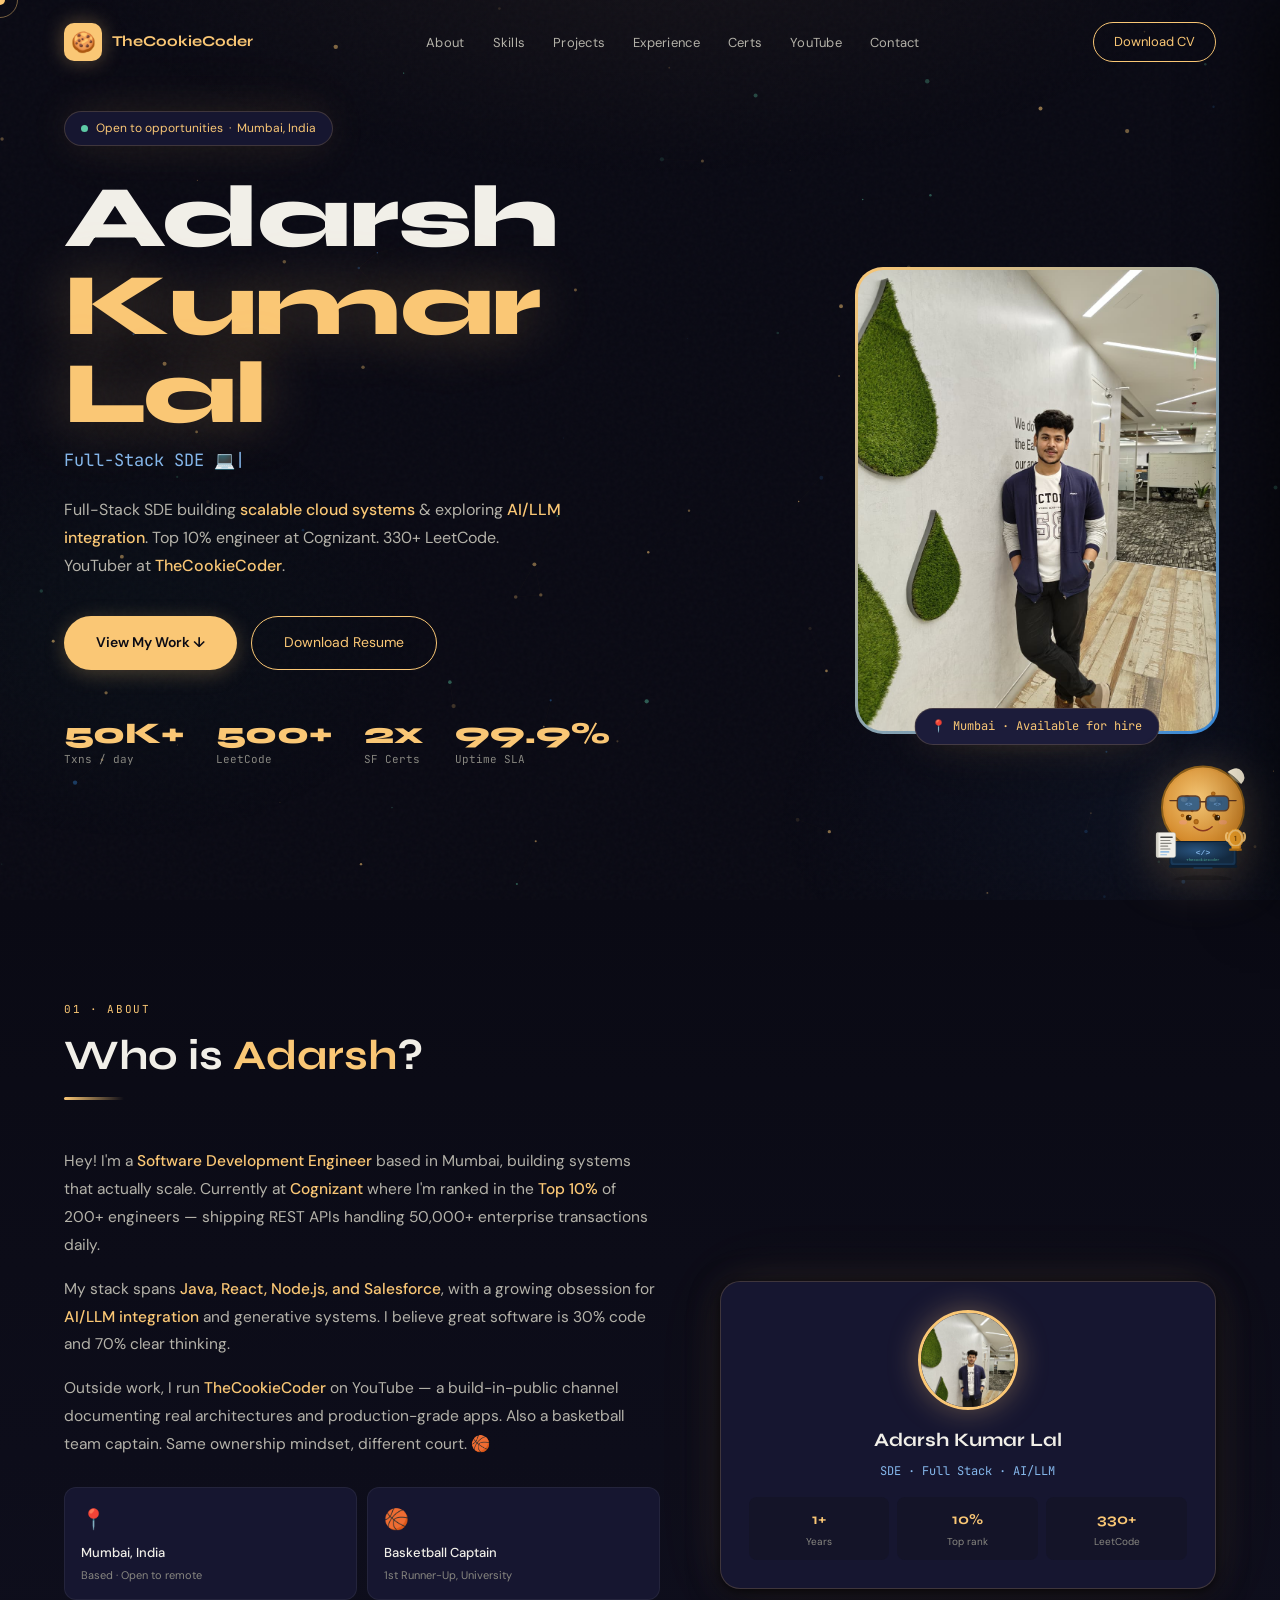
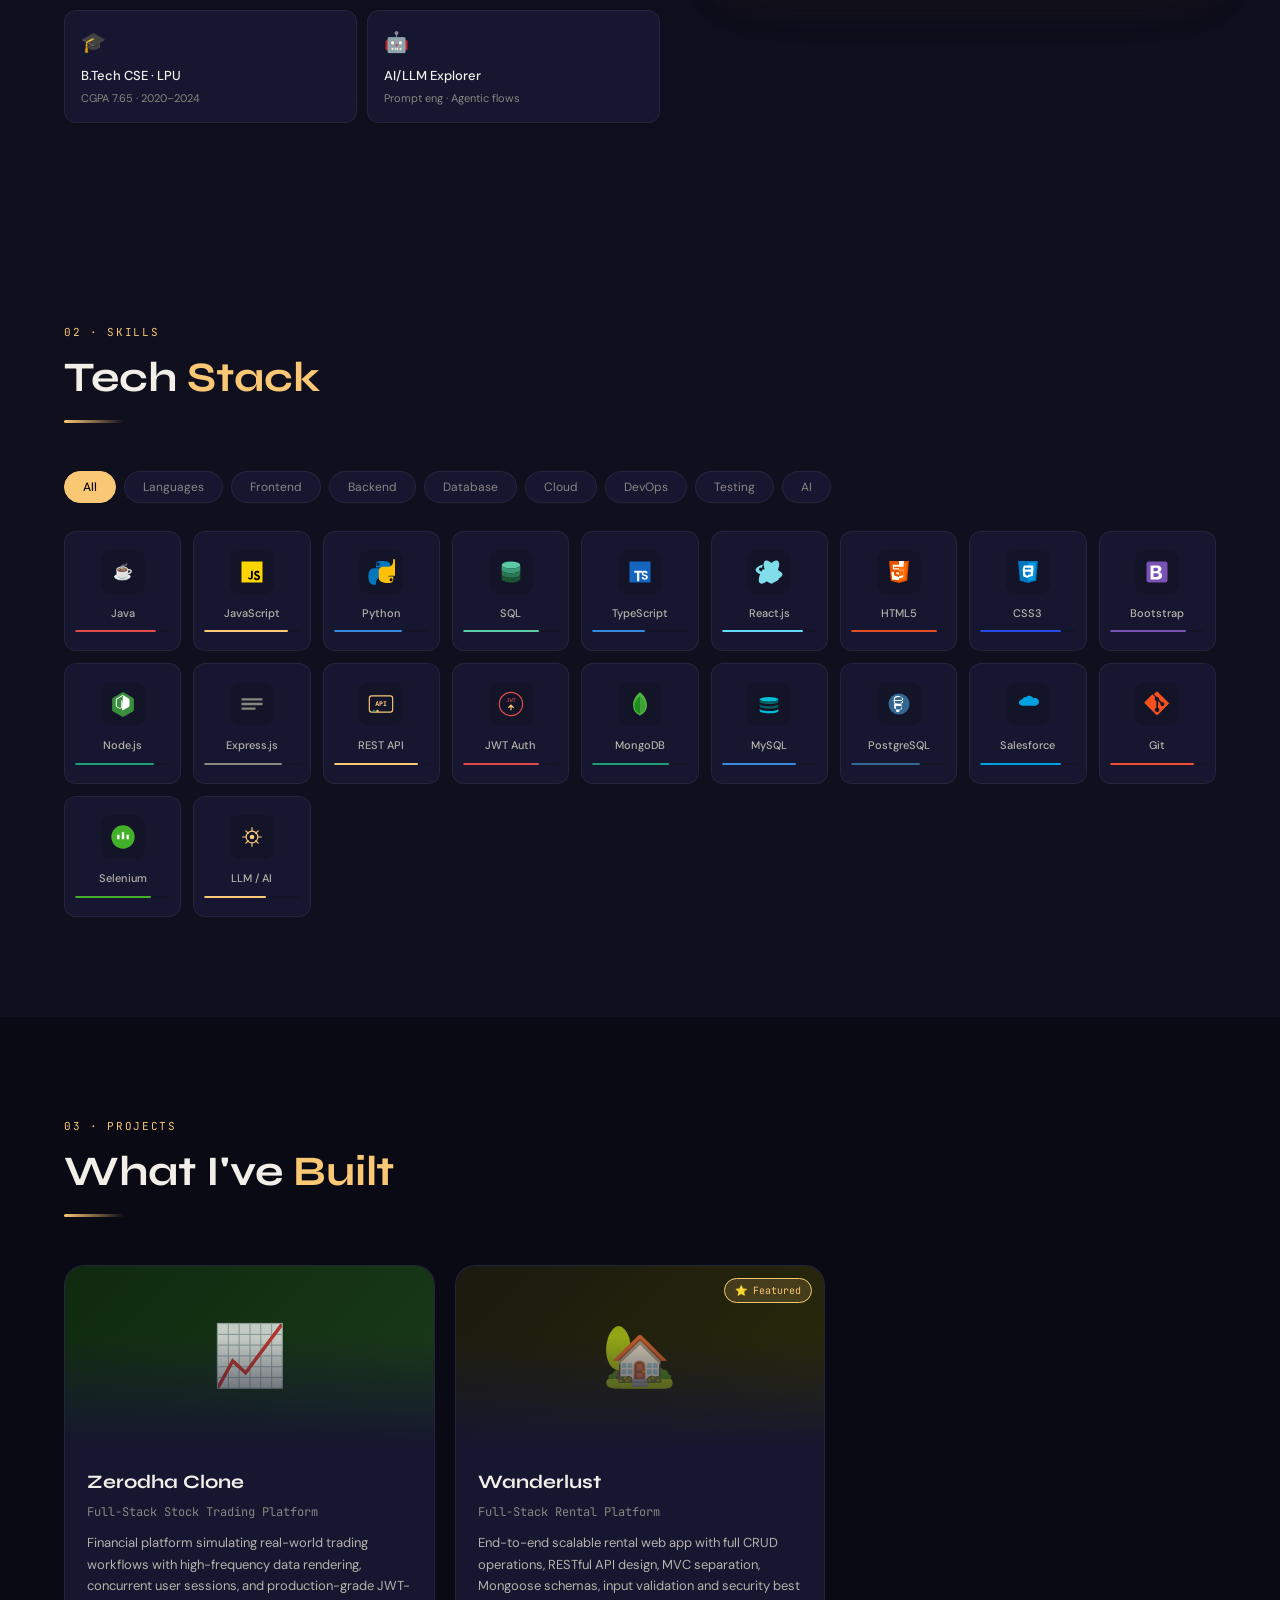
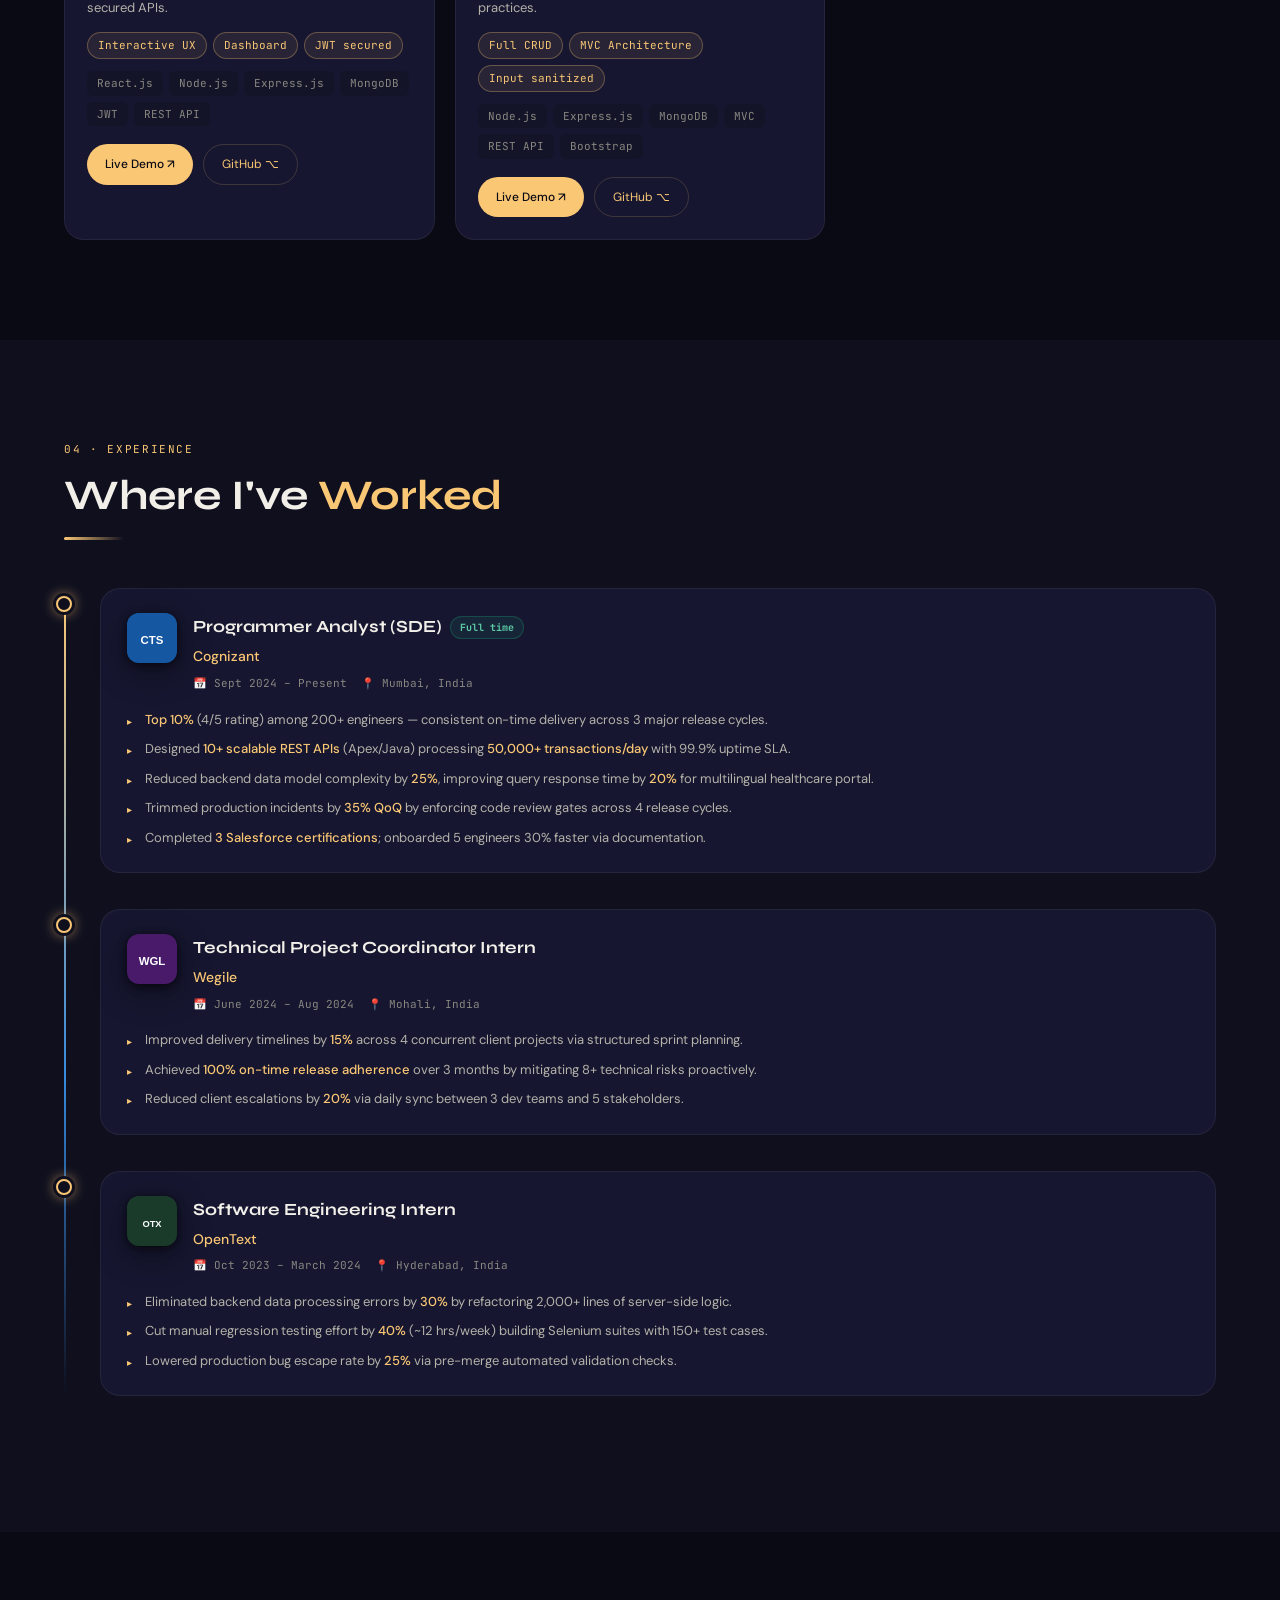
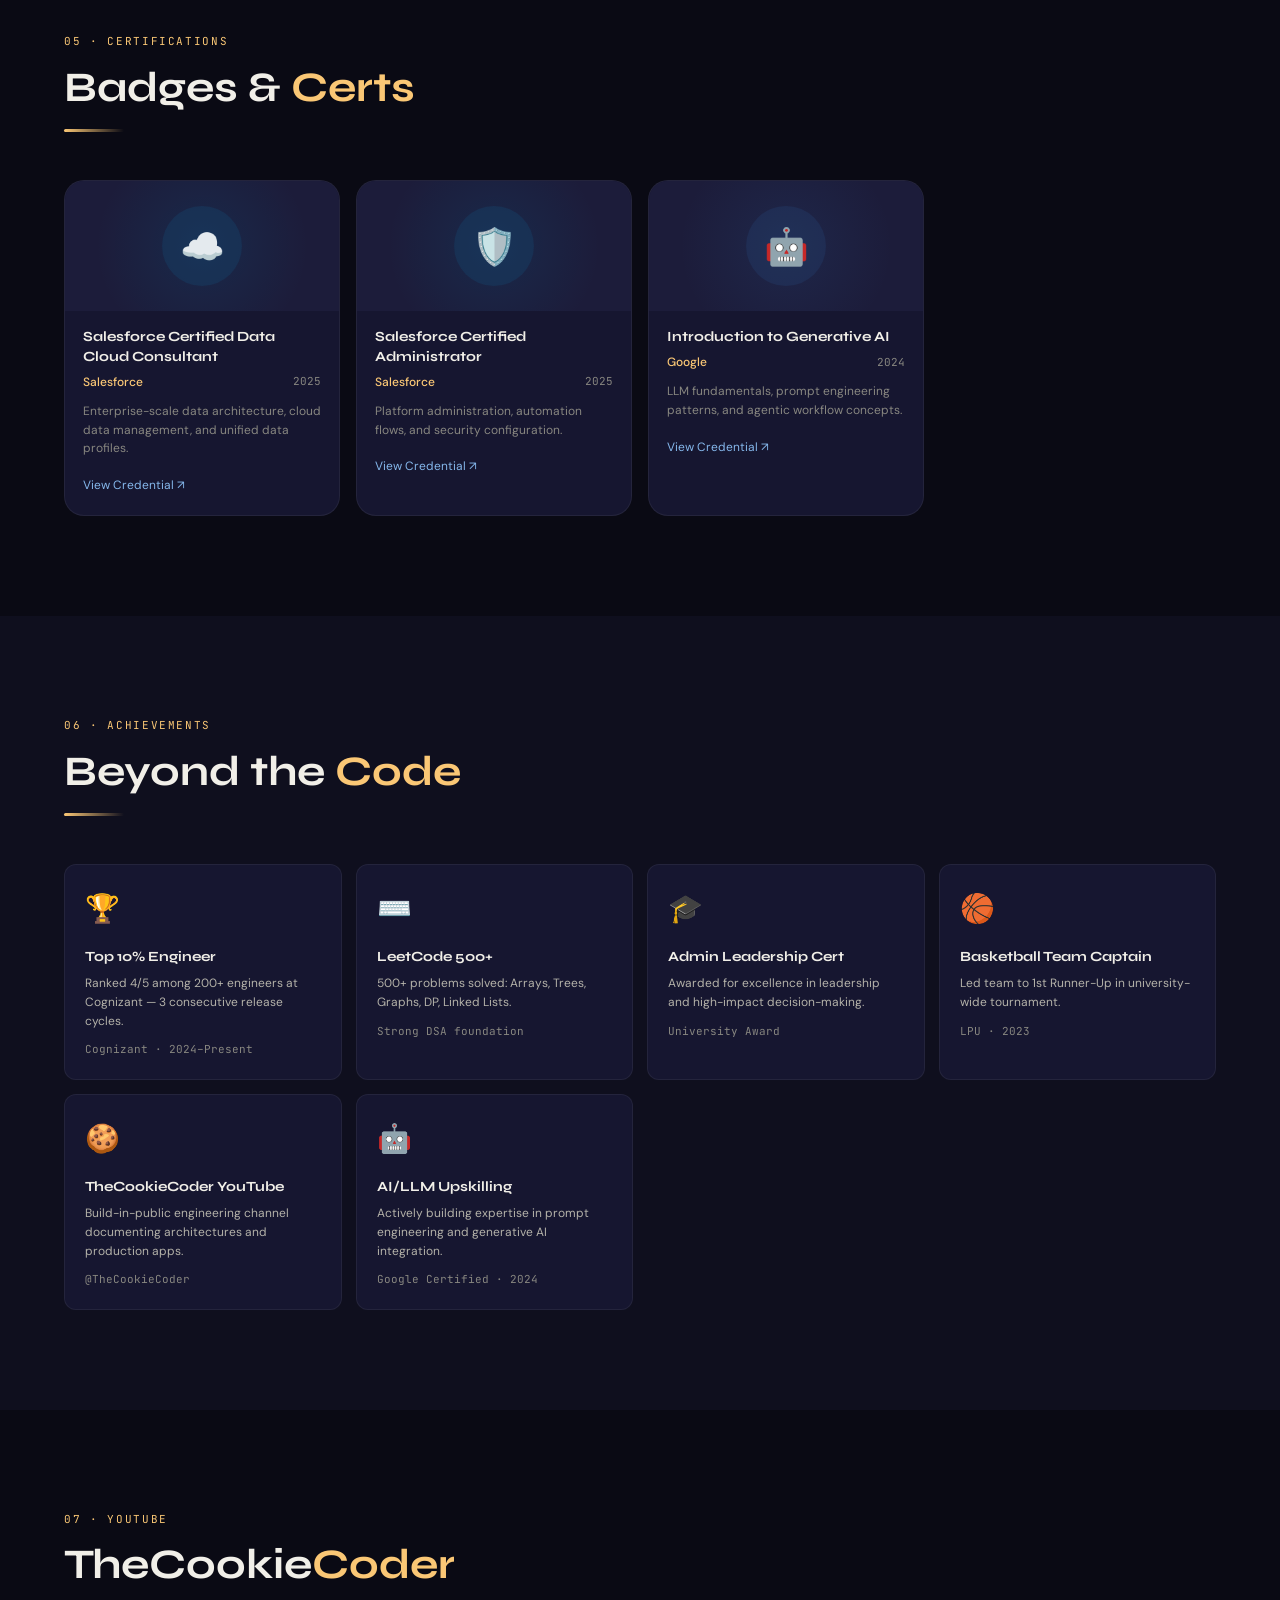
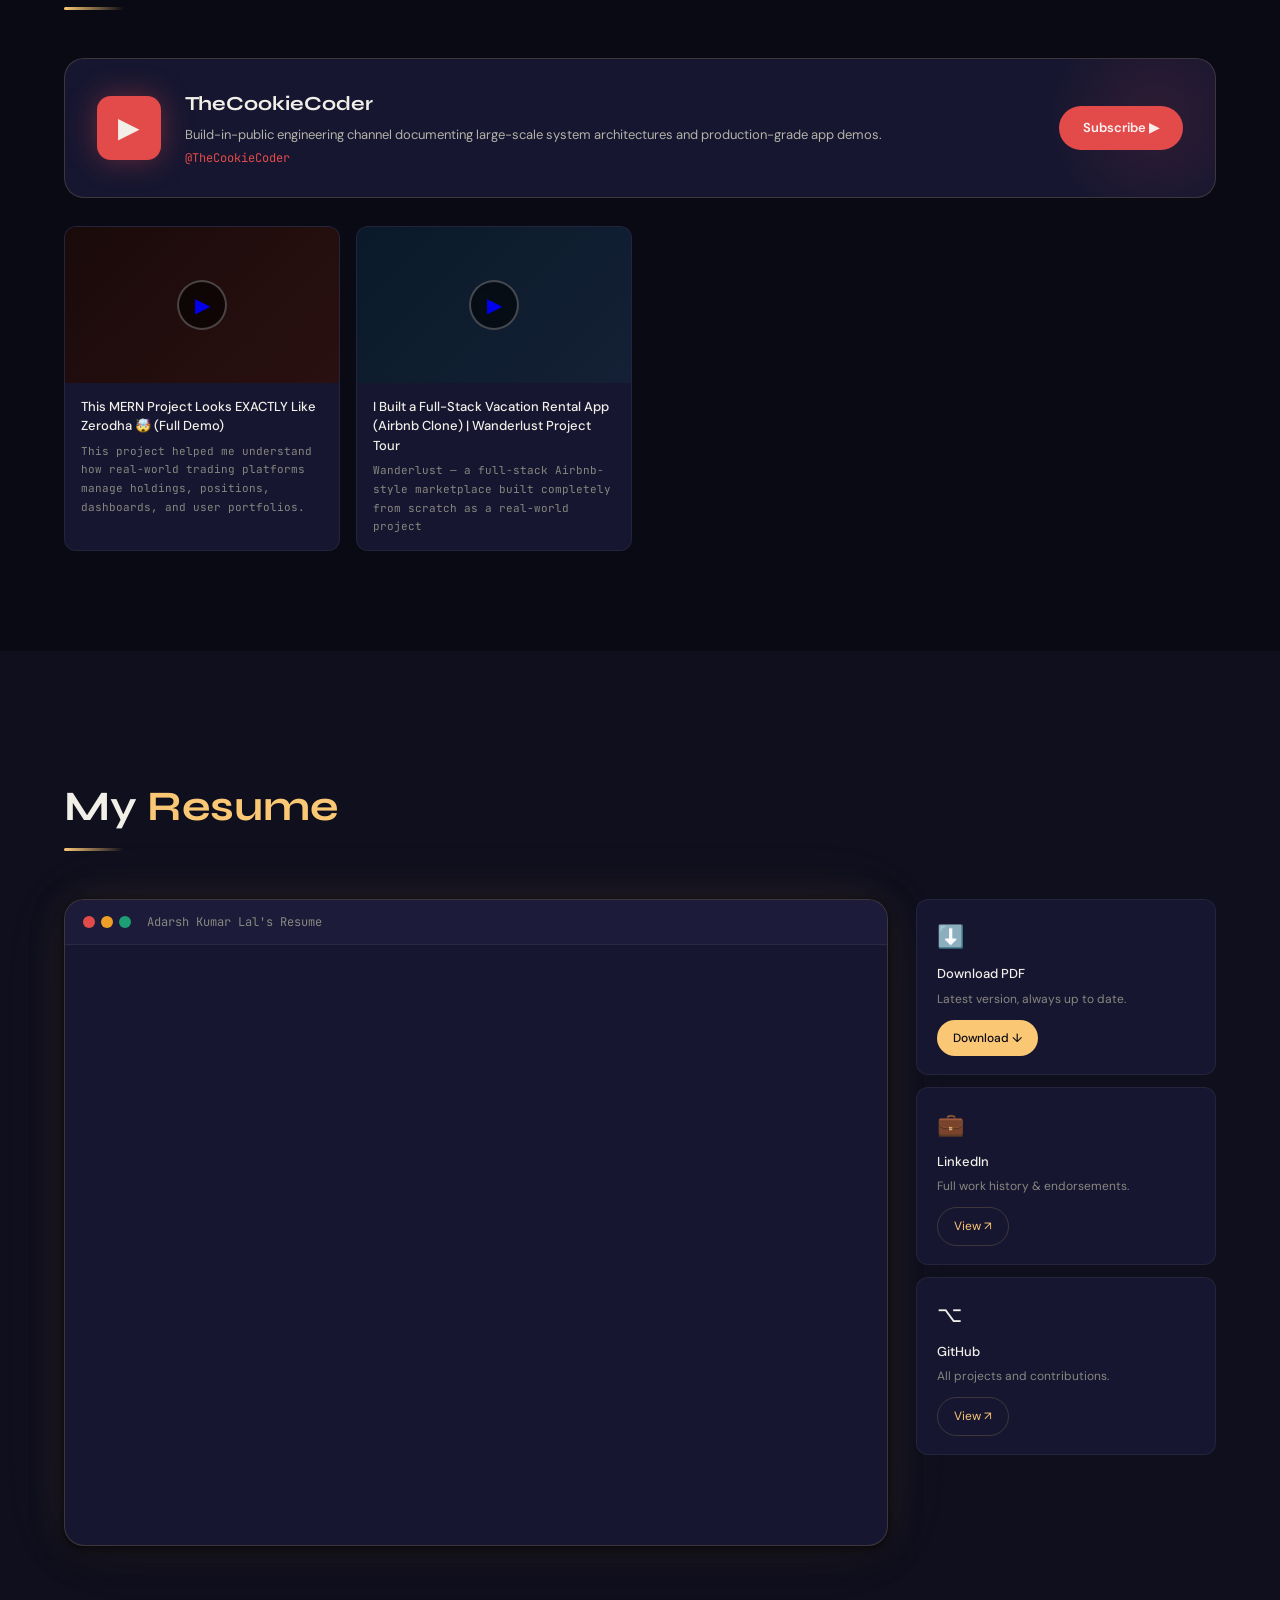
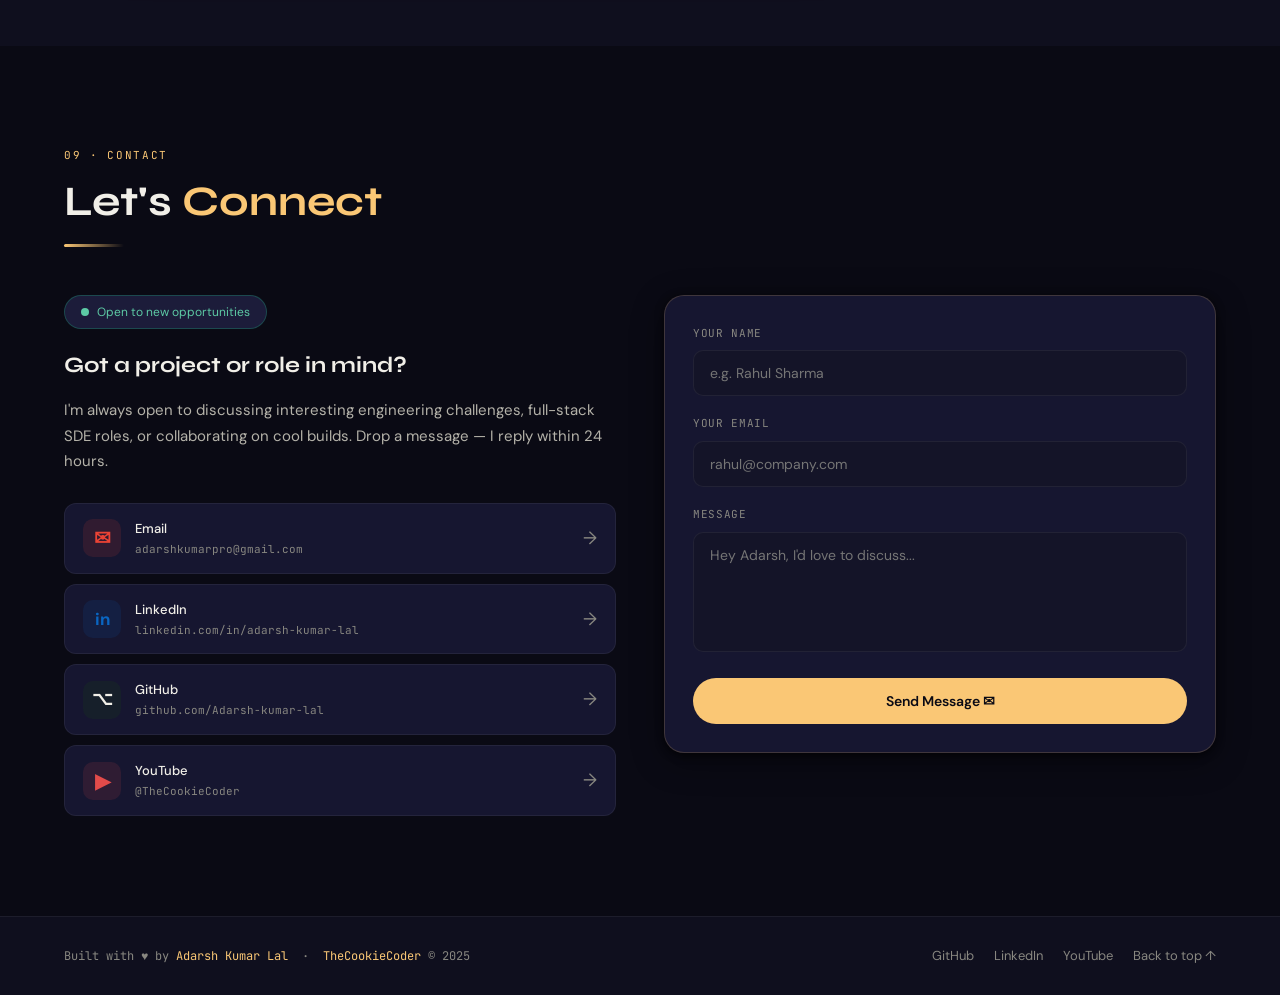
==== commit 26404846: "added netlify contact form" ====
--- a/adarsh-portfolio/index.html
+++ b/adarsh-portfolio/index.html
@@ -532,7 +532,8 @@
         </div>
 
         <div class="reveal-right">
-          <div class="contact-form">
+          <form class="contact-form" data-netlify="true" name="contact">
+              <input type="hidden" name="form-name" value="contact"/>
             <div class="form-field">
               <label>YOUR NAME</label>
               <input
